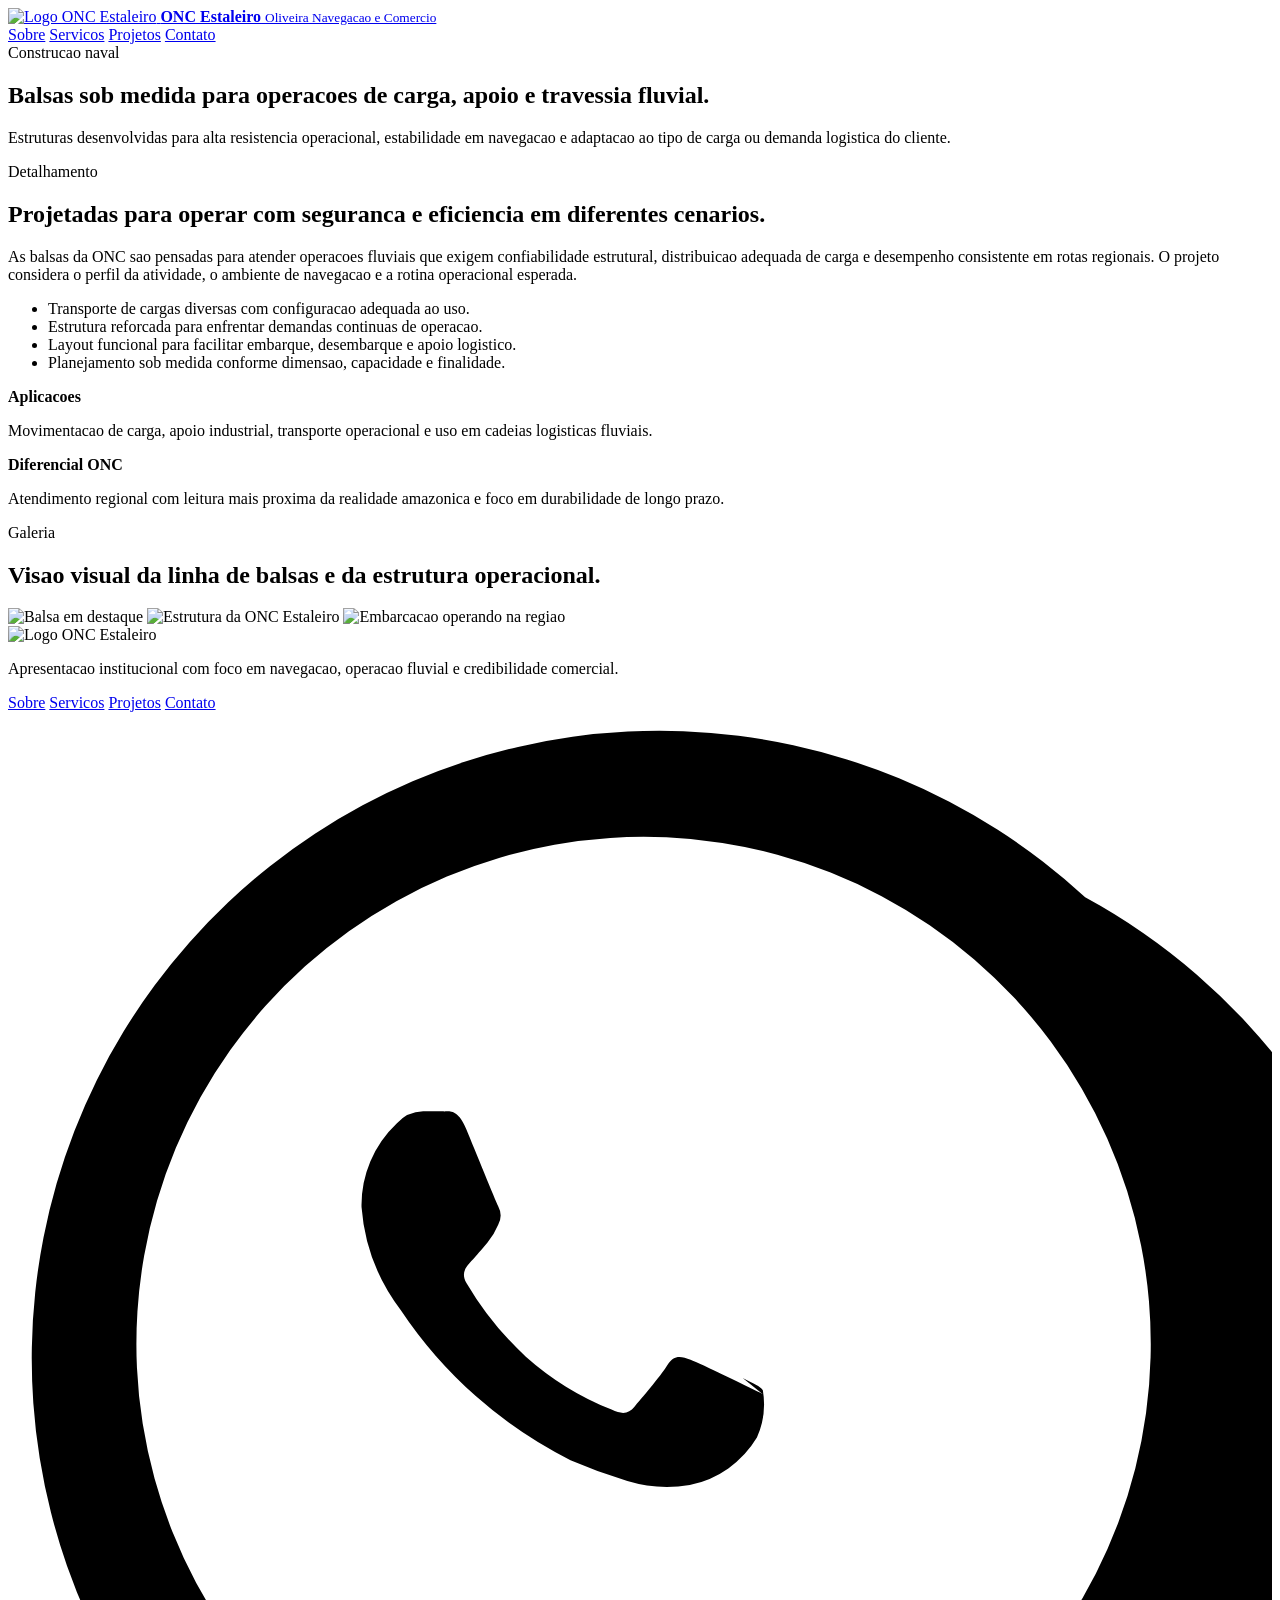
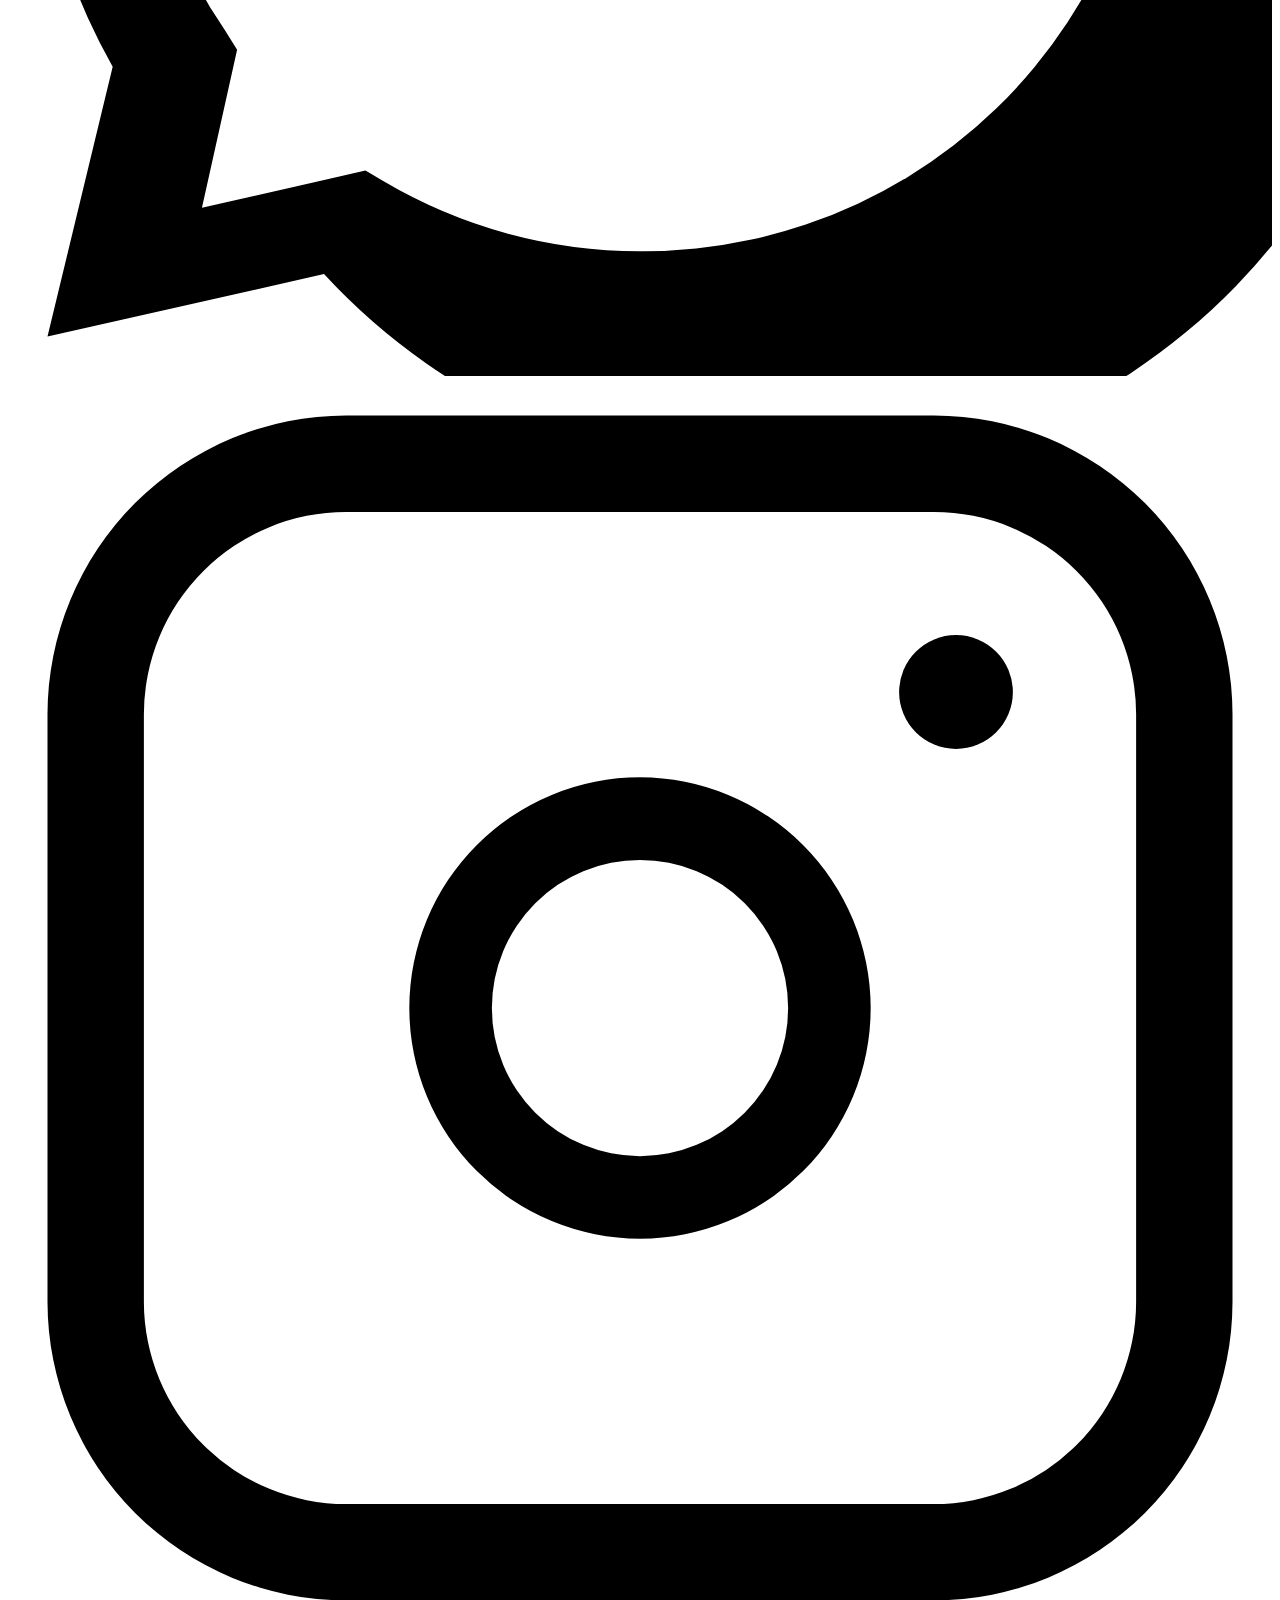
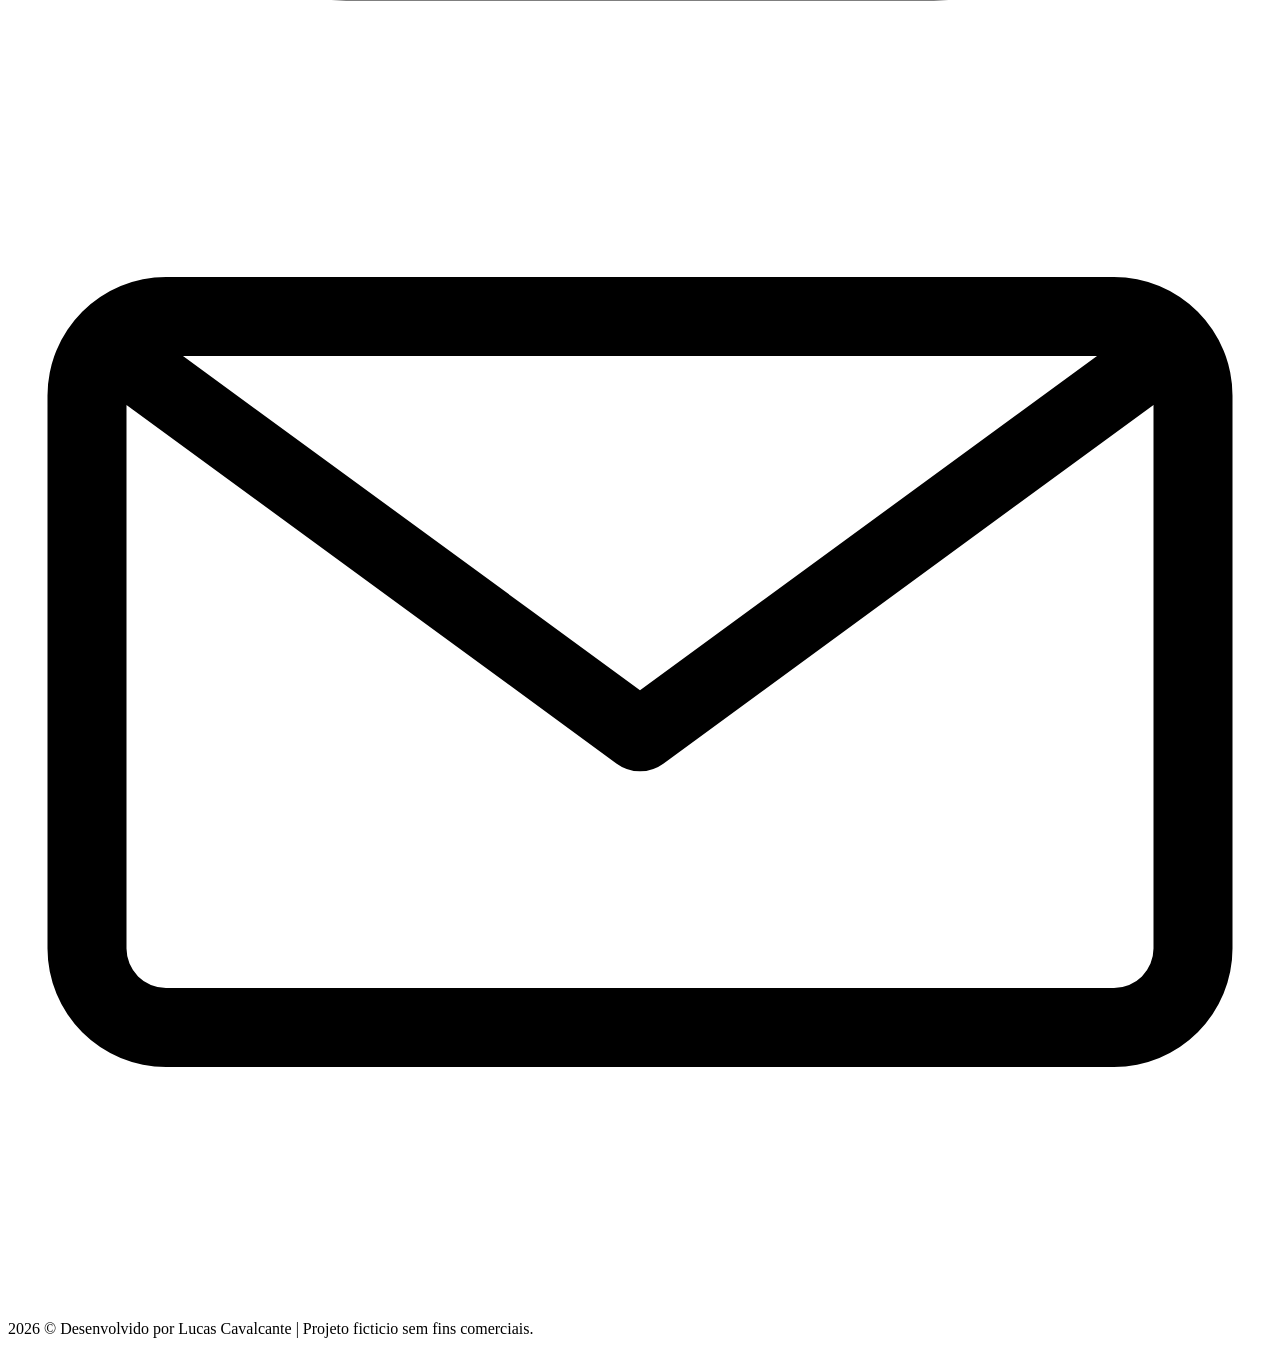
==== balsas.html @ 750c07e2 "Add files via upload" ====
<html lang='pt-BR'>
<head>
<meta charset='UTF-8'>
<meta name='viewport' content='width=device-width, initial-scale=1.0'>
<title>Balsas Sob Medida | ONC Estaleiro</title>
<link rel='stylesheet' href='./css/style.css'>
</head>
<body>
<header class='header'>
<div class='container nav'>
<a href='./index.html#inicio' class='logo' aria-label='Voltar para a pagina inicial da ONC Estaleiro'>
<img src='./img/logo-onc.jpeg' alt='Logo ONC Estaleiro'>
<span class='logo-copy'>
<strong>ONC Estaleiro</strong>
<small>Oliveira Navegacao e Comercio</small>
</span>
</a>
<nav class='menu'>
<a href='./sobre.html'>Sobre</a>
<a href='./index.html#servicos'>Servicos</a>
<a href='./index.html#projetos'>Projetos</a>
<a href='./index.html#contato'>Contato</a>
</nav>
</div>
</header>

<main>
<section class='inner-hero' style="background-image:url('./img/projeto-01.jpg')">
<div class='container inner-hero-content'>
<span class='eyebrow'>Construcao naval</span>
<h1>Balsas sob medida para operacoes de carga, apoio e travessia fluvial.</h1>
<p>Estruturas desenvolvidas para alta resistencia operacional, estabilidade em navegacao e adaptacao ao tipo de carga ou demanda logistica do cliente.</p>
</div>
</section>

<section class='section'>
<div class='container inner-layout'>
<article class='detail-card'>
<span class='eyebrow dark'>Detalhamento</span>
<h2>Projetadas para operar com seguranca e eficiencia em diferentes cenarios.</h2>
<p>As balsas da ONC sao pensadas para atender operacoes fluviais que exigem confiabilidade estrutural, distribuicao adequada de carga e desempenho consistente em rotas regionais. O projeto considera o perfil da atividade, o ambiente de navegacao e a rotina operacional esperada.</p>
<ul class='detail-list'>
<li>Transporte de cargas diversas com configuracao adequada ao uso.</li>
<li>Estrutura reforcada para enfrentar demandas continuas de operacao.</li>
<li>Layout funcional para facilitar embarque, desembarque e apoio logistico.</li>
<li>Planejamento sob medida conforme dimensao, capacidade e finalidade.</li>
</ul>
</article>
<div class='side-stack'>
<aside class='side-card'>
<strong>Aplicacoes</strong>
<p>Movimentacao de carga, apoio industrial, transporte operacional e uso em cadeias logisticas fluviais.</p>
</aside>
<aside class='side-card'>
<strong>Diferencial ONC</strong>
<p>Atendimento regional com leitura mais proxima da realidade amazonica e foco em durabilidade de longo prazo.</p>
</aside>
</div>
</div>
</section>

<section class='section services-section'>
<div class='container'>
<div class='section-head'>
<span class='eyebrow dark'>Galeria</span>
<h2>Visao visual da linha de balsas e da estrutura operacional.</h2>
</div>
<div class='gallery-strip'>
<img src='./img/projeto-01.jpg' alt='Balsa em destaque'>
<img src='./img/fachada.jpg' alt='Estrutura da ONC Estaleiro'>
<img src='./img/hero-embarcacao.jpeg' alt='Embarcacao operando na regiao'>
</div>
</div>
</section>
</main>

<footer class='site-footer'>
<div class='container footer-layout'>
<div class='footer-brand'>
<img src='./img/logo-onc.jpeg' alt='Logo ONC Estaleiro'>
<p>Apresentacao institucional com foco em navegacao, operacao fluvial e credibilidade comercial.</p>
</div>
<div class='footer-links'>
<a href='./sobre.html'>Sobre</a>
<a href='./index.html#servicos'>Servicos</a>
<a href='./index.html#projetos'>Projetos</a>
<a href='./index.html#contato'>Contato</a>
</div>
<div class='footer-social'>
<a href='https://wa.me/5511965644859' class='social-link' target='_blank' rel='noopener noreferrer' aria-label='Falar no WhatsApp'>
<svg viewBox='0 0 32 32' aria-hidden='true'>
<path d='M19.11 17.27c-.27-.14-1.59-.78-1.83-.87s-.42-.14-.59.14-.68.87-.83 1.05-.31.2-.58.07a7.33 7.33 0 0 1-2.17-1.34 8.12 8.12 0 0 1-1.5-1.86c-.16-.27 0-.42.12-.56.12-.12.27-.31.41-.47a1.8 1.8 0 0 0 .27-.45.5.5 0 0 0 0-.47c-.07-.14-.59-1.42-.81-1.95s-.43-.44-.59-.45h-.5a.93.93 0 0 0-.67.31 2.84 2.84 0 0 0-.89 2.11 4.94 4.94 0 0 0 1 2.62 11.2 11.2 0 0 0 4.29 3.79 14.59 14.59 0 0 0 1.44.53 3.46 3.46 0 0 0 1.58.1 2.58 2.58 0 0 0 1.7-1.2 2.09 2.09 0 0 0 .15-1.2c-.06-.1-.24-.17-.51-.31Z'/>
<path d='M27.27 4.69A15.89 15.89 0 0 0 2.65 24.17L1 31l7-1.58A15.89 15.89 0 1 0 27.27 4.69ZM16 28.84a12.75 12.75 0 0 1-6.49-1.77l-.46-.27-4.14.94.89-4-.3-.48A12.84 12.84 0 1 1 16 28.84Z'/>
</svg>
</a>
<a href='https://www.instagram.com/oncestaleiro/' class='social-link' target='_blank' rel='noopener noreferrer' aria-label='Abrir Instagram'>
<svg viewBox='0 0 32 32' aria-hidden='true'>
<path d='M16 10.16A5.84 5.84 0 1 0 21.84 16 5.85 5.85 0 0 0 16 10.16Zm0 9.59A3.75 3.75 0 1 1 19.75 16 3.75 3.75 0 0 1 16 19.75Z'/>
<path d='M23.44 1H8.56A7.57 7.57 0 0 0 1 8.56v14.88A7.57 7.57 0 0 0 8.56 31h14.88A7.57 7.57 0 0 0 31 23.44V8.56A7.57 7.57 0 0 0 23.44 1Zm5.12 22.44a5.13 5.13 0 0 1-5.12 5.12H8.56a5.13 5.13 0 0 1-5.12-5.12V8.56a5.13 5.13 0 0 1 5.12-5.12h14.88a5.13 5.13 0 0 1 5.12 5.12Z'/>
<circle cx='24' cy='8' r='1.44'/>
</svg>
</a>
<a href='mailto:contato@onc.com.br' class='social-link' aria-label='Enviar e-mail'>
<svg viewBox='0 0 32 32' aria-hidden='true'>
<path d='M28 6H4a3 3 0 0 0-3 3v14a3 3 0 0 0 3 3h24a3 3 0 0 0 3-3V9a3 3 0 0 0-3-3Zm-.43 2L16 16.46 4.43 8ZM4 24a1 1 0 0 1-1-1V9.24l12.41 9.08a1 1 0 0 0 1.18 0L29 9.24V23a1 1 0 0 1-1 1Z'/>
</svg>
</a>
</div>
</div>
<div class='container footer-bottom'>
<p>2026 &copy; Desenvolvido por Lucas Cavalcante | Projeto ficticio sem fins comerciais.</p>
</div>
</footer>
</body>
</html>
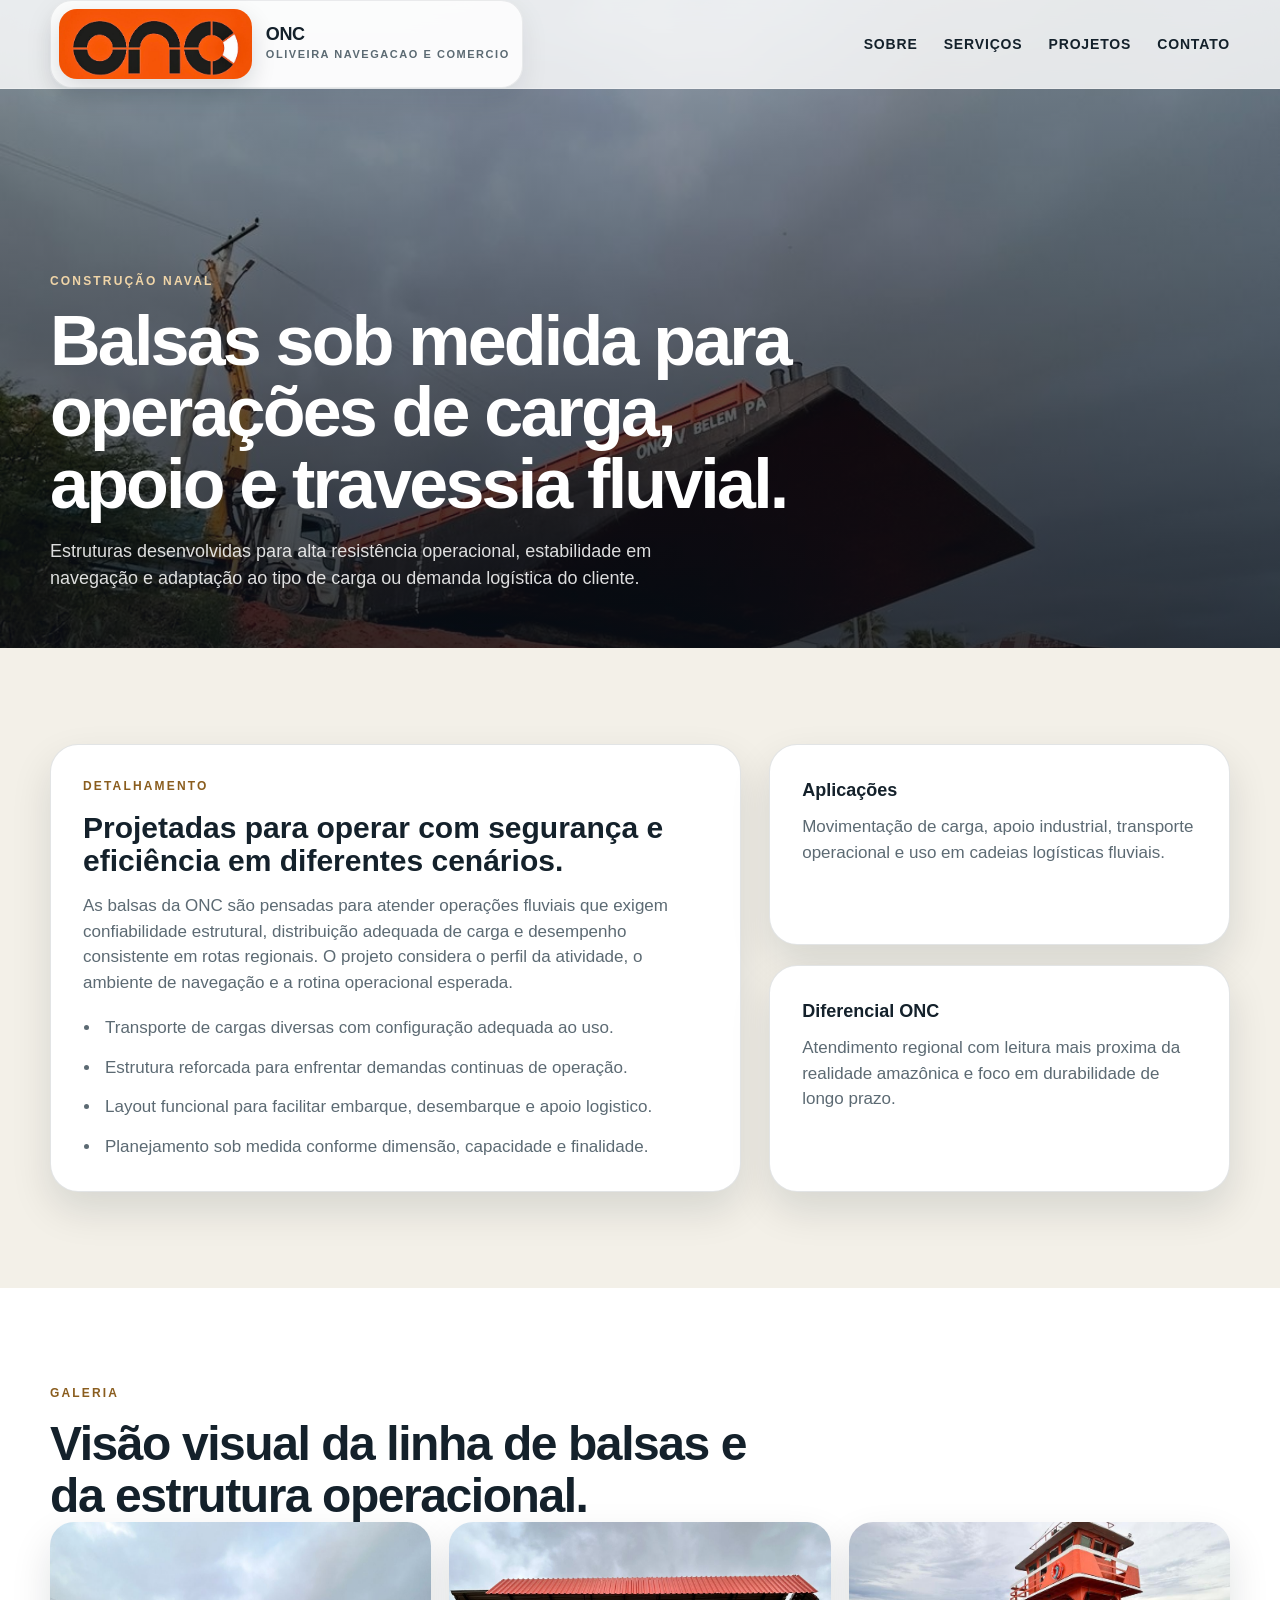
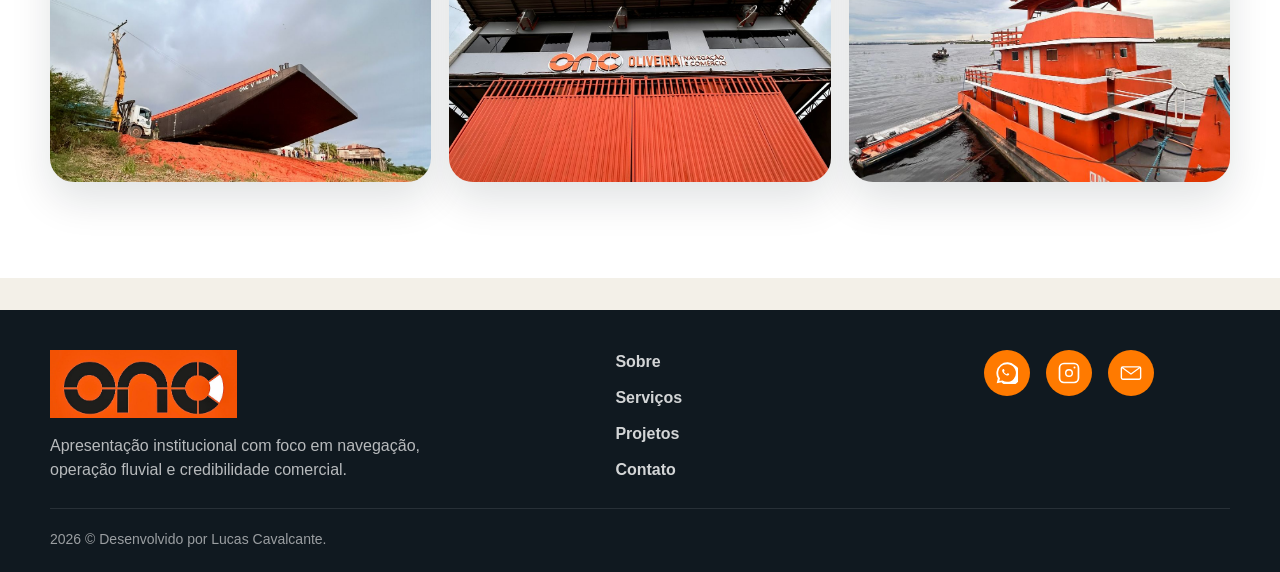
==== commit 2e38e5c6: "Update balsas.html" ====
--- a/balsas.html
+++ b/balsas.html
@@ -11,13 +11,13 @@
 <a href='./index.html#inicio' class='logo' aria-label='Voltar para a pagina inicial da ONC Estaleiro'>
 <img src='./img/logo-onc.jpeg' alt='Logo ONC Estaleiro'>
 <span class='logo-copy'>
-<strong>ONC Estaleiro</strong>
+<strong>ONC </strong>
 <small>Oliveira Navegacao e Comercio</small>
 </span>
 </a>
 <nav class='menu'>
 <a href='./sobre.html'>Sobre</a>
-<a href='./index.html#servicos'>Servicos</a>
+<a href='./index.html#servicos'>Serviços</a>
 <a href='./index.html#projetos'>Projetos</a>
 <a href='./index.html#contato'>Contato</a>
 </nav>
@@ -27,9 +27,9 @@
 <main>
 <section class='inner-hero' style="background-image:url('./img/projeto-01.jpg')">
 <div class='container inner-hero-content'>
-<span class='eyebrow'>Construcao naval</span>
-<h1>Balsas sob medida para operacoes de carga, apoio e travessia fluvial.</h1>
-<p>Estruturas desenvolvidas para alta resistencia operacional, estabilidade em navegacao e adaptacao ao tipo de carga ou demanda logistica do cliente.</p>
+<span class='eyebrow'>Construção naval</span>
+<h1>Balsas sob medida para operações de carga, apoio e travessia fluvial.</h1>
+<p>Estruturas desenvolvidas para alta resistência operacional, estabilidade em navegação e adaptação ao tipo de carga ou demanda logística do cliente.</p>
 </div>
 </section>
 
@@ -37,23 +37,24 @@
 <div class='container inner-layout'>
 <article class='detail-card'>
 <span class='eyebrow dark'>Detalhamento</span>
-<h2>Projetadas para operar com seguranca e eficiencia em diferentes cenarios.</h2>
-<p>As balsas da ONC sao pensadas para atender operacoes fluviais que exigem confiabilidade estrutural, distribuicao adequada de carga e desempenho consistente em rotas regionais. O projeto considera o perfil da atividade, o ambiente de navegacao e a rotina operacional esperada.</p>
+<h2>Projetadas para operar com segurança e eficiência em diferentes cenários.</h2>
+<p>As balsas da ONC são pensadas para atender operações fluviais que exigem confiabilidade estrutural, distribuição adequada de carga e desempenho consistente em rotas regionais. 
+    O projeto considera o perfil da atividade, o ambiente de navegação e a rotina operacional esperada.</p>
 <ul class='detail-list'>
-<li>Transporte de cargas diversas com configuracao adequada ao uso.</li>
-<li>Estrutura reforcada para enfrentar demandas continuas de operacao.</li>
+<li>Transporte de cargas diversas com configuração adequada ao uso.</li>
+<li>Estrutura reforcada para enfrentar demandas continuas de operação.</li>
 <li>Layout funcional para facilitar embarque, desembarque e apoio logistico.</li>
-<li>Planejamento sob medida conforme dimensao, capacidade e finalidade.</li>
+<li>Planejamento sob medida conforme dimensão, capacidade e finalidade.</li>
 </ul>
 </article>
 <div class='side-stack'>
 <aside class='side-card'>
-<strong>Aplicacoes</strong>
-<p>Movimentacao de carga, apoio industrial, transporte operacional e uso em cadeias logisticas fluviais.</p>
+<strong>Aplicações</strong>
+<p>Movimentação de carga, apoio industrial, transporte operacional e uso em cadeias logísticas fluviais.</p>
 </aside>
 <aside class='side-card'>
 <strong>Diferencial ONC</strong>
-<p>Atendimento regional com leitura mais proxima da realidade amazonica e foco em durabilidade de longo prazo.</p>
+<p>Atendimento regional com leitura mais proxima da realidade amazônica e foco em durabilidade de longo prazo.</p>
 </aside>
 </div>
 </div>
@@ -63,7 +64,7 @@
 <div class='container'>
 <div class='section-head'>
 <span class='eyebrow dark'>Galeria</span>
-<h2>Visao visual da linha de balsas e da estrutura operacional.</h2>
+<h2>Visão visual da linha de balsas e da estrutura operacional.</h2>
 </div>
 <div class='gallery-strip'>
 <img src='./img/projeto-01.jpg' alt='Balsa em destaque'>
@@ -78,11 +79,11 @@
 <div class='container footer-layout'>
 <div class='footer-brand'>
 <img src='./img/logo-onc.jpeg' alt='Logo ONC Estaleiro'>
-<p>Apresentacao institucional com foco em navegacao, operacao fluvial e credibilidade comercial.</p>
+<p>Apresentação institucional com foco em navegação, operação fluvial e credibilidade comercial.</p>
 </div>
 <div class='footer-links'>
 <a href='./sobre.html'>Sobre</a>
-<a href='./index.html#servicos'>Servicos</a>
+<a href='./index.html#servicos'>Serviços</a>
 <a href='./index.html#projetos'>Projetos</a>
 <a href='./index.html#contato'>Contato</a>
 </div>
@@ -108,8 +109,9 @@
 </div>
 </div>
 <div class='container footer-bottom'>
-<p>2026 &copy; Desenvolvido por Lucas Cavalcante | Projeto ficticio sem fins comerciais.</p>
+<p>2026 &copy; Desenvolvido por Lucas Cavalcante.</p>
 </div>
 </footer>
 </body>
 </html>
+
--- a/css/style.css
+++ b/css/style.css
@@ -0,0 +1,868 @@
+:root{
+  --bg:#f3f0e8;
+  --surface:#ffffff;
+  --surface-soft:#ece7dc;
+  --ink:#14212b;
+  --muted:#5c6a73;
+  --line:rgba(20,33,43,.12);
+  --brand:#b78033;
+  --brand-dark:#8a5d1e;
+  --accent:#20384c;
+  --shadow:0 18px 40px rgba(10,22,34,.12);
+}
+
+*{margin:0;padding:0;box-sizing:border-box}
+html{scroll-behavior:smooth}
+body{
+  font-family:Arial,sans-serif;
+  background:var(--bg);
+  color:var(--ink);
+  line-height:1.5;
+}
+
+img{max-width:100%;display:block}
+a{text-decoration:none;color:inherit}
+
+.container{
+  width:min(1180px,calc(100% - 40px));
+  margin:0 auto;
+}
+
+.header{
+  position:fixed;
+  inset:0 0 auto 0;
+  z-index:50;
+  background:rgba(255,255,255,.82);
+  backdrop-filter:blur(14px);
+  border-bottom:1px solid rgba(255,255,255,.25);
+}
+
+.nav{
+  display:flex;
+  align-items:center;
+  justify-content:space-between;
+  gap:24px;
+  min-height:88px;
+}
+
+.logo img{
+  height:70px;
+  width:auto;
+  object-fit:contain;
+  border-radius:18px;
+  box-shadow:0 10px 24px rgba(16,25,32,.14);
+}
+
+.logo{
+  display:flex;
+  align-items:center;
+  gap:14px;
+  padding:8px 12px 8px 8px;
+  border-radius:22px;
+  background:rgba(255,255,255,.82);
+  border:1px solid rgba(20,33,43,.08);
+  box-shadow:0 10px 28px rgba(16,25,32,.08);
+}
+
+.logo-copy{
+  display:flex;
+  flex-direction:column;
+  gap:2px;
+}
+
+.logo-copy strong{
+  font-size:18px;
+  line-height:1.05;
+  letter-spacing:-.02em;
+}
+
+.logo-copy small{
+  font-size:11px;
+  font-weight:700;
+  letter-spacing:.14em;
+  text-transform:uppercase;
+  color:var(--muted);
+}
+
+.menu{
+  display:flex;
+  align-items:center;
+  gap:26px;
+}
+
+.menu a{
+  font-size:14px;
+  font-weight:700;
+  letter-spacing:.06em;
+  text-transform:uppercase;
+  color:var(--ink);
+  transition:opacity .2s ease;
+}
+
+.menu a:hover{opacity:.65}
+
+.section{
+  padding:96px 0;
+}
+
+.eyebrow{
+  display:inline-block;
+  margin-bottom:16px;
+  font-size:12px;
+  font-weight:700;
+  letter-spacing:.18em;
+  text-transform:uppercase;
+  color:#f0d5a8;
+}
+
+.eyebrow.dark{color:var(--brand-dark)}
+
+.hero{
+  position:relative;
+  min-height:100vh;
+  display:flex;
+  align-items:center;
+  background:url('../img/fachada.jpg') center/cover no-repeat;
+  color:#fff;
+  overflow:hidden;
+}
+
+.hero-overlay{
+  position:absolute;
+  inset:0;
+  background:
+    linear-gradient(90deg,rgba(10,18,28,.82) 0%,rgba(10,18,28,.58) 45%,rgba(10,18,28,.2) 100%),
+    linear-gradient(180deg,rgba(10,18,28,.2) 0%,rgba(10,18,28,.55) 100%);
+}
+
+.hero-content{
+  position:relative;
+  z-index:1;
+  display:grid;
+  grid-template-columns:minmax(0,1.35fr) minmax(300px,.75fr);
+  gap:36px;
+  align-items:end;
+  padding-top:140px;
+  padding-bottom:72px;
+}
+
+.hero-copy h1{
+  max-width:780px;
+  font-size:clamp(42px,6vw,74px);
+  line-height:1.02;
+  letter-spacing:-.04em;
+}
+
+.hero-copy p{
+  max-width:610px;
+  margin-top:20px;
+  font-size:19px;
+  color:rgba(255,255,255,.86);
+}
+
+.hero-actions{
+  display:flex;
+  flex-wrap:wrap;
+  gap:14px;
+  margin-top:34px;
+}
+
+.btn{
+  display:inline-flex;
+  align-items:center;
+  justify-content:center;
+  min-height:52px;
+  padding:0 24px;
+  border-radius:999px;
+  font-size:14px;
+  font-weight:700;
+  letter-spacing:.05em;
+  text-transform:uppercase;
+  transition:transform .2s ease,background .2s ease,color .2s ease,border-color .2s ease;
+}
+
+.btn:hover{transform:translateY(-2px)}
+
+.btn-primary{
+  background:#ff7a00;
+  color:#fff;
+}
+
+.btn-primary:hover{background:#d96300}
+
+.btn-secondary{
+  border:1px solid rgba(255,255,255,.45);
+  color:#fff;
+  background:rgba(255,255,255,.08);
+}
+
+.btn-secondary:hover{
+  background:#fff;
+  color:var(--ink);
+  border-color:#fff;
+}
+
+.btn-dark{
+  margin-top:24px;
+  background:#ff7a00;
+  color:#fff;
+}
+
+.btn-dark:hover{
+  background:#d96300;
+}
+
+.hero-panel{
+  padding:28px;
+  border:1px solid rgba(255,255,255,.18);
+  border-radius:28px;
+  background:rgba(255,255,255,.08);
+  backdrop-filter:blur(12px);
+  box-shadow:var(--shadow);
+}
+
+.hero-panel strong{
+  display:block;
+  font-size:24px;
+  margin-bottom:12px;
+}
+
+.hero-panel p{
+  color:rgba(255,255,255,.84);
+}
+
+.hero-stats{
+  display:grid;
+  gap:16px;
+  margin-top:24px;
+}
+
+.hero-stats div{
+  padding-top:16px;
+  border-top:1px solid rgba(255,255,255,.16);
+}
+
+.hero-stats span{
+  display:block;
+  font-size:12px;
+  letter-spacing:.16em;
+  text-transform:uppercase;
+  color:rgba(255,255,255,.58);
+}
+
+.hero-stats strong{
+  margin-top:8px;
+  font-size:18px;
+}
+
+.intro-strip{
+  background:var(--surface);
+}
+
+.intro-grid{
+  display:grid;
+  grid-template-columns:1.1fr .9fr;
+  gap:42px;
+  align-items:start;
+}
+
+.intro-grid h2,
+.section-head h2,
+.about-copy h2,
+.contact-copy h2{
+  font-size:clamp(30px,4vw,48px);
+  line-height:1.08;
+  letter-spacing:-.03em;
+}
+
+.intro-grid p,
+.section-head p,
+.about-copy p,
+.feature-item p,
+.contact-copy p,
+.contact-card p{
+  color:var(--muted);
+  font-size:17px;
+}
+
+.about-section{
+  background:linear-gradient(180deg,var(--bg) 0%,#efe8db 100%);
+}
+
+.about-grid{
+  display:grid;
+  grid-template-columns:minmax(0,1fr) minmax(0,1fr);
+  gap:40px;
+  align-items:center;
+}
+
+.about-image{
+  border-radius:32px;
+  overflow:hidden;
+  box-shadow:var(--shadow);
+}
+
+.about-image img{
+  width:100%;
+  height:100%;
+  min-height:560px;
+  object-fit:cover;
+}
+
+.about-copy>.eyebrow{margin-bottom:14px}
+.about-copy>p{margin-top:22px}
+
+.feature-list{
+  display:grid;
+  gap:18px;
+  margin-top:34px;
+}
+
+.feature-item{
+  padding:20px 22px;
+  border-radius:22px;
+  background:rgba(255,255,255,.78);
+  border:1px solid rgba(20,33,43,.08);
+}
+
+.feature-item strong{
+  display:block;
+  margin-bottom:8px;
+  font-size:18px;
+}
+
+.services-section{
+  background:var(--surface);
+}
+
+.section-head{
+  max-width:760px;
+}
+
+.section-head p{
+  margin-top:16px;
+}
+
+.services-grid{
+  display:grid;
+  grid-template-columns:repeat(3,minmax(0,1fr));
+  gap:26px;
+  margin-top:34px;
+}
+
+.service-card{
+  min-height:420px;
+  padding:28px;
+  border-radius:28px;
+  background-position:center;
+  background-size:cover;
+  display:flex;
+  align-items:flex-end;
+  box-shadow:var(--shadow);
+  overflow:hidden;
+  transition:transform .25s ease,box-shadow .25s ease;
+  position:relative;
+}
+
+.service-card:hover{
+  transform:translateY(-6px);
+  box-shadow:0 26px 46px rgba(10,22,34,.18);
+}
+
+.service-copy{
+  max-width:310px;
+  color:#fff;
+}
+
+.service-kicker{
+  display:inline-block;
+  margin-bottom:10px;
+  font-size:12px;
+  font-weight:700;
+  letter-spacing:.16em;
+  text-transform:uppercase;
+  color:#f7d9aa;
+}
+
+.service-copy h3{
+  font-size:30px;
+  line-height:1.08;
+  margin-bottom:12px;
+}
+
+.service-copy p{
+  color:rgba(255,255,255,.88);
+  font-size:15px;
+}
+
+.service-link{
+  display:inline-flex;
+  align-items:center;
+  margin-top:18px;
+  font-size:12px;
+  font-weight:700;
+  letter-spacing:.12em;
+  text-transform:uppercase;
+  color:#f7d9aa;
+}
+
+.projects-section{
+  background:#16222d;
+  color:#fff;
+}
+
+.projects-section .eyebrow.dark{color:#d7b786}
+.projects-section .section-head h2{max-width:700px}
+
+.projects-grid{
+  display:grid;
+  grid-template-columns:1.2fr 1fr 1fr;
+  grid-template-rows:260px 260px;
+  gap:18px;
+  margin-top:34px;
+}
+
+.project-large,
+.project-small{
+  position:relative;
+  border-radius:26px;
+  overflow:hidden;
+  background:#0b131b;
+}
+
+.project-large{grid-row:1 / span 2}
+
+.project-large img,
+.project-small img{
+  width:100%;
+  height:100%;
+  object-fit:cover;
+}
+
+.project-caption{
+  position:absolute;
+  inset:auto 0 0 0;
+  padding:28px;
+  background:linear-gradient(180deg,rgba(6,10,16,0) 0%,rgba(6,10,16,.88) 100%);
+}
+
+.project-caption span{
+  display:inline-block;
+  margin-bottom:10px;
+  font-size:12px;
+  font-weight:700;
+  letter-spacing:.18em;
+  text-transform:uppercase;
+  color:#d7b786;
+}
+
+.project-caption h3{
+  font-size:28px;
+  line-height:1.1;
+}
+
+.numbers-section{
+  padding-top:0;
+  margin-top:-36px;
+}
+
+.numbers-grid{
+  display:grid;
+  grid-template-columns:repeat(3,minmax(0,1fr));
+  gap:20px;
+}
+
+.number-card{
+  padding:30px;
+  border-radius:26px;
+  background:var(--surface);
+  border:1px solid var(--line);
+  box-shadow:var(--shadow);
+}
+
+.number-card strong{
+  display:block;
+  margin-bottom:10px;
+  font-size:42px;
+  color:var(--accent);
+}
+
+.number-card span{
+  color:var(--muted);
+  font-size:15px;
+}
+
+.contact-section{
+  padding-top:64px;
+}
+
+.contact-grid{
+  display:grid;
+  grid-template-columns:minmax(0,.9fr) minmax(0,1.1fr);
+  gap:30px;
+  align-items:start;
+}
+
+.contact-copy,
+.contact-card{
+  padding:34px;
+  border-radius:30px;
+  background:var(--surface);
+  border:1px solid var(--line);
+  box-shadow:var(--shadow);
+}
+
+.contact-copy p{margin-top:18px}
+
+.contact-list{
+  display:grid;
+  gap:14px;
+  margin-top:28px;
+}
+
+.contact-list a{
+  padding:14px 18px;
+  border-radius:18px;
+  background:var(--surface-soft);
+  display:grid;
+  grid-template-columns:52px 1fr;
+  align-items:center;
+  gap:14px;
+  font-weight:700;
+  transition:transform .2s ease,background .2s ease;
+}
+
+.contact-icon{
+  width:52px;
+  height:52px;
+  border-radius:14px;
+  position:relative;
+  display:block;
+  flex:0 0 auto;
+  background:#ff7a00;
+  color:#fff;
+  box-shadow:0 8px 18px rgba(16,25,32,.12);
+}
+
+.contact-icon svg{
+  width:24px;
+  height:24px;
+  fill:currentColor;
+  display:block;
+  position:absolute;
+  top:50%;
+  left:50%;
+  transform:translate(-50%,-50%);
+}
+
+.contact-list span{
+  display:block;
+}
+
+.contact-list a > span:last-child{
+  display:flex;
+  align-items:center;
+  justify-content:flex-start;
+  min-height:52px;
+}
+
+.contact-list a:hover{
+  transform:translateX(4px);
+  background:#e5ddcf;
+}
+
+.contact-card h3{
+  margin-bottom:12px;
+  font-size:24px;
+}
+
+.map{
+  width:100%;
+  height:320px;
+  margin-top:22px;
+  border:0;
+  border-radius:22px;
+}
+
+.site-footer{
+  margin-top:32px;
+  padding:40px 0 22px;
+  background:#101920;
+  color:#fff;
+}
+
+.footer-layout{
+  display:grid;
+  grid-template-columns:1.1fr .7fr .5fr;
+  gap:24px;
+  align-items:start;
+}
+
+.footer-brand img{
+  height:68px;
+  width:auto;
+  object-fit:contain;
+}
+
+.footer-brand p{
+  max-width:420px;
+  margin-top:16px;
+  color:rgba(255,255,255,.7);
+}
+
+.footer-links{
+  display:grid;
+  gap:12px;
+}
+
+.footer-links a{
+  color:rgba(255,255,255,.82);
+  font-weight:700;
+}
+
+.footer-social{
+  display:flex;
+  gap:16px;
+}
+
+.social-link{
+  display:flex;
+  align-items:center;
+  justify-content:center;
+  width:46px;
+  height:46px;
+  border-radius:999px;
+  background:#ff7a00;
+  color:#fff;
+  transition:transform .2s ease,background .2s ease;
+}
+
+.social-link:hover{
+  transform:translateY(-3px);
+  background:#d96300;
+}
+
+.social-link svg{
+  width:22px;
+  height:22px;
+  fill:currentColor;
+}
+
+.footer-bottom{
+  margin-top:26px;
+  padding-top:20px;
+  border-top:1px solid rgba(255,255,255,.1);
+}
+
+.footer-bottom p{
+  color:rgba(255,255,255,.58);
+  font-size:14px;
+}
+
+.inner-hero{
+  position:relative;
+  min-height:72vh;
+  display:flex;
+  align-items:flex-end;
+  color:#fff;
+  background-position:center;
+  background-size:cover;
+}
+
+.inner-hero::before{
+  content:"";
+  position:absolute;
+  inset:0;
+  background:linear-gradient(180deg,rgba(8,14,22,.34) 0%,rgba(8,14,22,.82) 100%);
+}
+
+.inner-hero-content{
+  position:relative;
+  z-index:1;
+  padding-top:160px;
+  padding-bottom:56px;
+}
+
+.inner-hero-content h1{
+  max-width:760px;
+  font-size:clamp(40px,5.5vw,70px);
+  line-height:1.02;
+  letter-spacing:-.04em;
+}
+
+.inner-hero-content p{
+  max-width:640px;
+  margin-top:18px;
+  font-size:18px;
+  color:rgba(255,255,255,.86);
+}
+
+.inner-layout{
+  display:grid;
+  grid-template-columns:minmax(0,1.2fr) minmax(280px,.8fr);
+  gap:28px;
+}
+
+.detail-card,
+.side-card{
+  padding:32px;
+  border-radius:28px;
+  background:var(--surface);
+  border:1px solid var(--line);
+  box-shadow:var(--shadow);
+}
+
+.detail-card h2,
+.side-card h2{
+  font-size:30px;
+  line-height:1.1;
+  margin-bottom:16px;
+}
+
+.detail-card p,
+.side-card p,
+.detail-list li{
+  color:var(--muted);
+  font-size:17px;
+}
+
+.detail-list{
+  display:grid;
+  gap:14px;
+  margin:20px 0 0 18px;
+}
+
+.detail-list li{
+  padding-left:4px;
+}
+
+.side-stack{
+  display:grid;
+  gap:20px;
+}
+
+.side-card strong{
+  display:block;
+  margin-bottom:10px;
+  font-size:18px;
+}
+
+.gallery-strip{
+  display:grid;
+  grid-template-columns:repeat(3,minmax(0,1fr));
+  gap:18px;
+}
+
+.gallery-strip img{
+  width:100%;
+  height:260px;
+  object-fit:cover;
+  border-radius:24px;
+  box-shadow:var(--shadow);
+}
+
+.timeline-list{
+  margin-top:34px;
+}
+
+@media (max-width:980px){
+  .hero-content,
+  .intro-grid,
+  .about-grid,
+  .contact-grid,
+  .footer-layout,
+  .inner-layout{
+    grid-template-columns:1fr;
+  }
+
+  .services-grid,
+  .numbers-grid,
+  .gallery-strip{
+    grid-template-columns:1fr;
+  }
+
+  .projects-grid{
+    grid-template-columns:1fr 1fr;
+    grid-template-rows:320px 220px 220px;
+  }
+
+  .project-large{
+    grid-column:1 / span 2;
+    grid-row:auto;
+  }
+}
+
+@media (max-width:760px){
+  .header{
+    position:static;
+    background:#fff;
+  }
+
+  .nav{
+    flex-direction:column;
+    justify-content:center;
+    padding:18px 0 22px;
+  }
+
+  .logo img{height:58px}
+  .logo{
+    padding:8px 10px 8px 8px;
+  }
+  .logo-copy strong{font-size:16px}
+  .logo-copy small{font-size:10px}
+
+  .menu{
+    flex-wrap:wrap;
+    justify-content:center;
+    gap:14px 18px;
+  }
+
+  .hero-content{
+    padding-top:54px;
+    padding-bottom:54px;
+  }
+
+  .hero{
+    min-height:auto;
+  }
+
+  .inner-hero{
+    min-height:62vh;
+  }
+
+  .inner-hero-content{
+    padding-top:70px;
+    padding-bottom:42px;
+  }
+
+  .hero-panel,
+  .contact-copy,
+  .contact-card,
+  .detail-card,
+  .side-card,
+  .number-card{
+    padding:24px;
+  }
+
+  .section{
+    padding:72px 0;
+  }
+
+  .about-image img{
+    min-height:360px;
+  }
+
+  .projects-grid{
+    grid-template-columns:1fr;
+    grid-template-rows:auto;
+  }
+
+  .project-large{
+    grid-column:auto;
+  }
+
+  .project-large,
+  .project-small{
+    min-height:260px;
+  }
+}
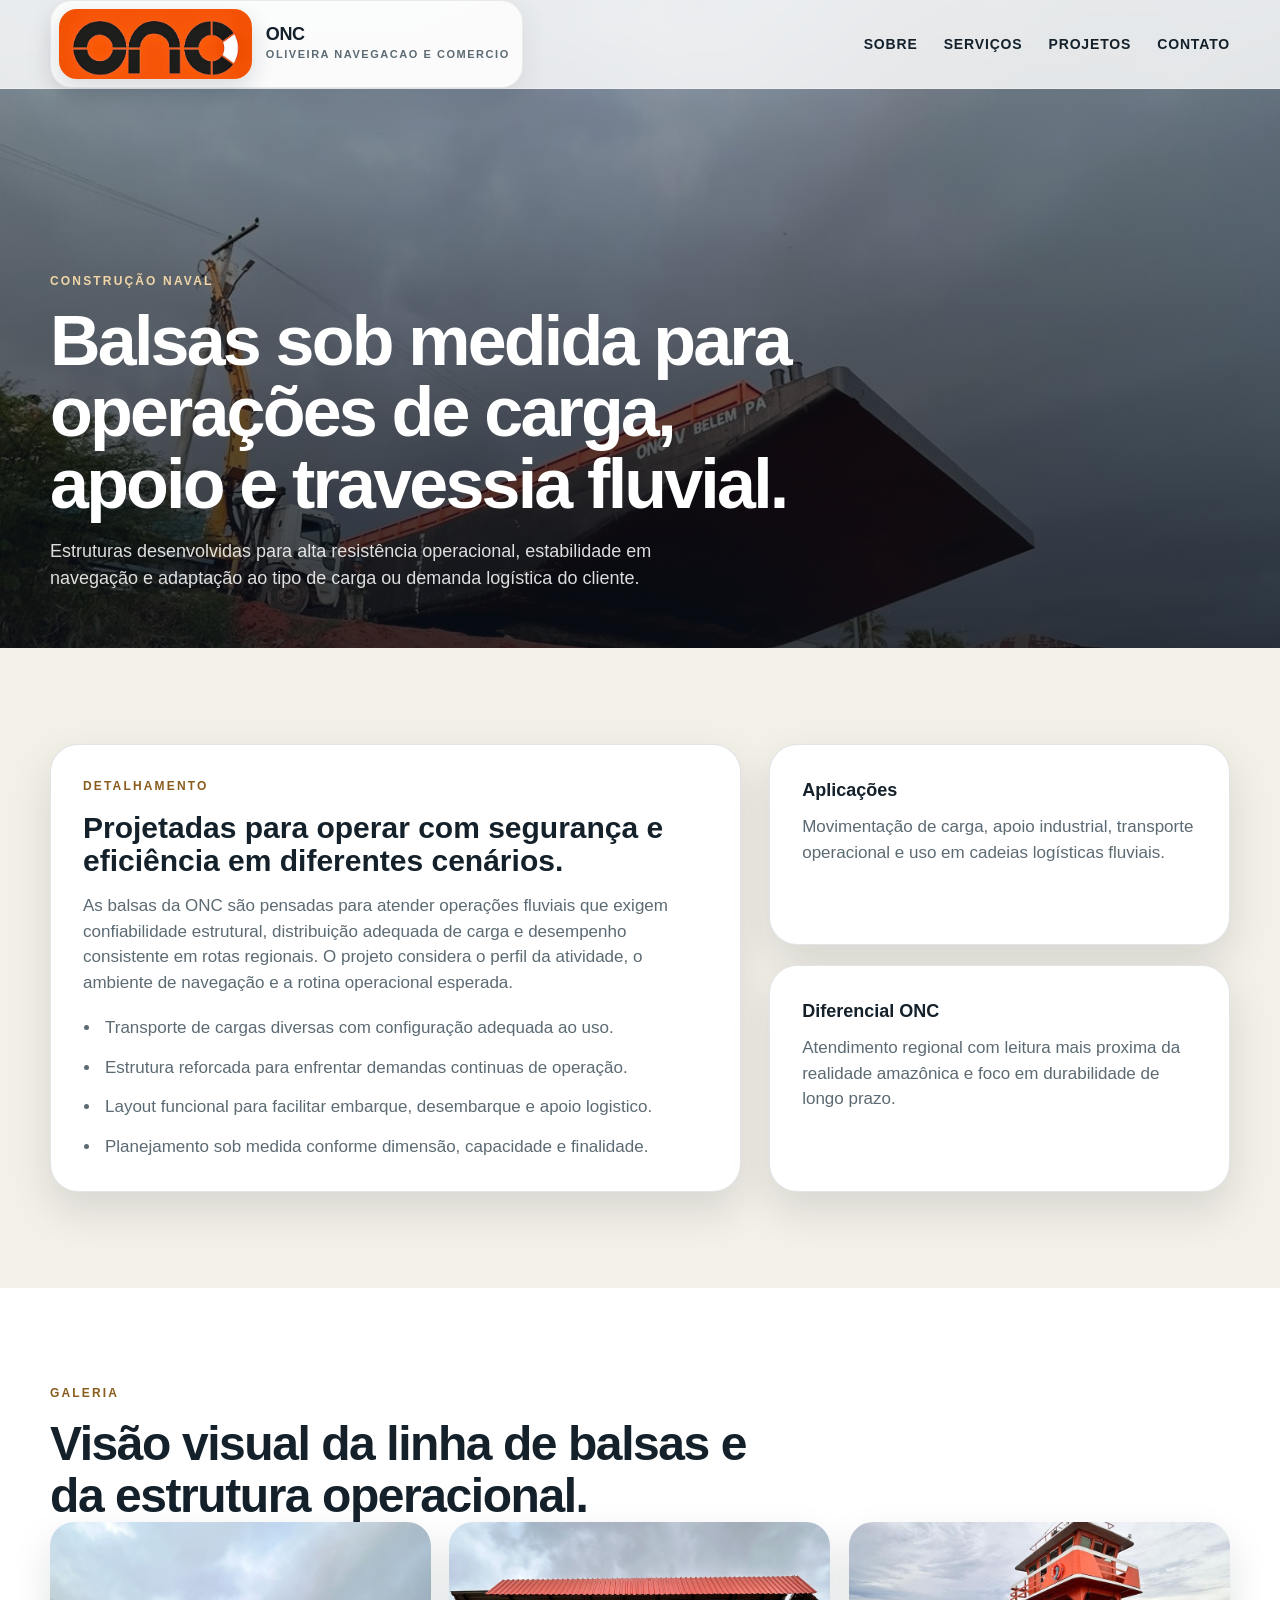
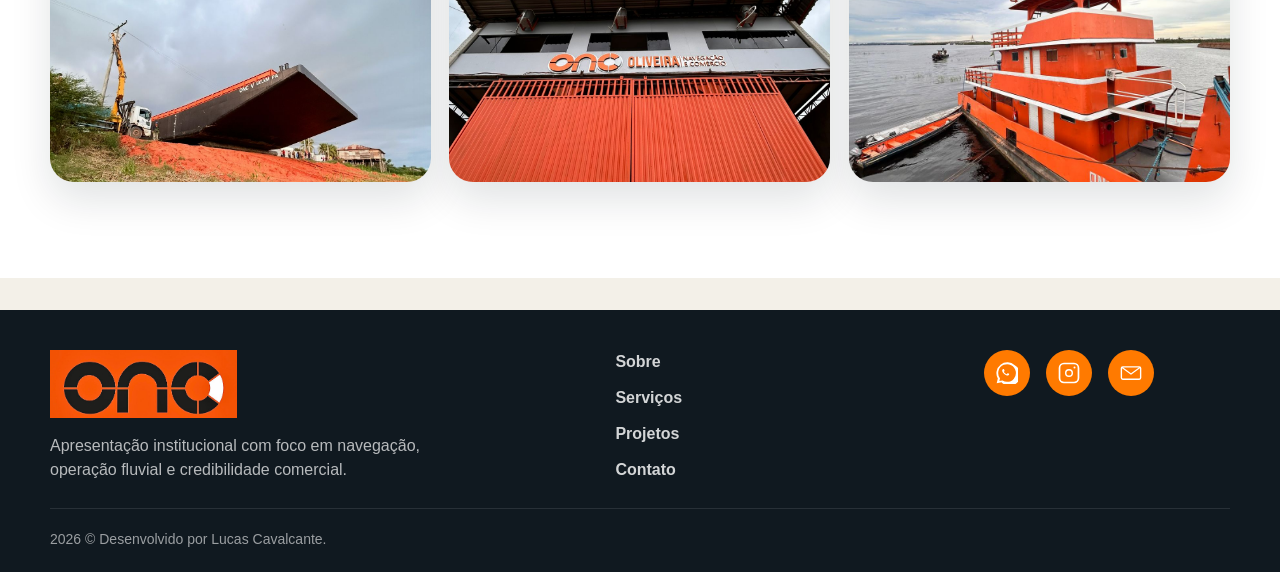
==== commit 5eed584e: "Atualiza animacoes e email" ====
--- a/balsas.html
+++ b/balsas.html
@@ -67,9 +67,9 @@
 <h2>Visão visual da linha de balsas e da estrutura operacional.</h2>
 </div>
 <div class='gallery-strip'>
-<img src='./img/projeto-01.jpg' alt='Balsa em destaque'>
-<img src='./img/fachada.jpg' alt='Estrutura da ONC Estaleiro'>
-<img src='./img/hero-embarcacao.jpeg' alt='Embarcacao operando na regiao'>
+<img class='photo-reveal' src='./img/projeto-01.jpg' alt='Balsa em destaque'>
+<img class='photo-reveal' src='./img/fachada.jpg' alt='Estrutura da ONC Estaleiro'>
+<img class='photo-reveal' src='./img/hero-embarcacao.jpeg' alt='Embarcacao operando na regiao'>
 </div>
 </div>
 </section>
@@ -101,7 +101,7 @@
 <circle cx='24' cy='8' r='1.44'/>
 </svg>
 </a>
-<a href='mailto:contato@onc.com.br' class='social-link' aria-label='Enviar e-mail'>
+<a href='mailto:contato@oncgroup.com.br' class='social-link' aria-label='Enviar e-mail'>
 <svg viewBox='0 0 32 32' aria-hidden='true'>
 <path d='M28 6H4a3 3 0 0 0-3 3v14a3 3 0 0 0 3 3h24a3 3 0 0 0 3-3V9a3 3 0 0 0-3-3Zm-.43 2L16 16.46 4.43 8ZM4 24a1 1 0 0 1-1-1V9.24l12.41 9.08a1 1 0 0 0 1.18 0L29 9.24V23a1 1 0 0 1-1 1Z'/>
 </svg>
@@ -112,6 +112,6 @@
 <p>2026 &copy; Desenvolvido por Lucas Cavalcante.</p>
 </div>
 </footer>
+<script src='./js/script.js'></script>
 </body>
 </html>
-
--- a/css/style.css
+++ b/css/style.css
@@ -302,6 +302,22 @@
   box-shadow:var(--shadow);
 }
 
+.photo-reveal{
+  opacity:0;
+  transform:translateY(34px) scale(.98);
+  transition:opacity .7s ease,transform .7s ease;
+  will-change:opacity,transform;
+}
+
+.photo-reveal.from-left{
+  transform:translateX(-54px) scale(.98);
+}
+
+.photo-reveal.is-visible{
+  opacity:1;
+  transform:translate(0,0) scale(1);
+}
+
 .about-image img{
   width:100%;
   height:100%;
@@ -866,3 +882,11 @@
     min-height:260px;
   }
 }
+
+@media (prefers-reduced-motion:reduce){
+  .photo-reveal{
+    opacity:1;
+    transform:none;
+    transition:none;
+  }
+}
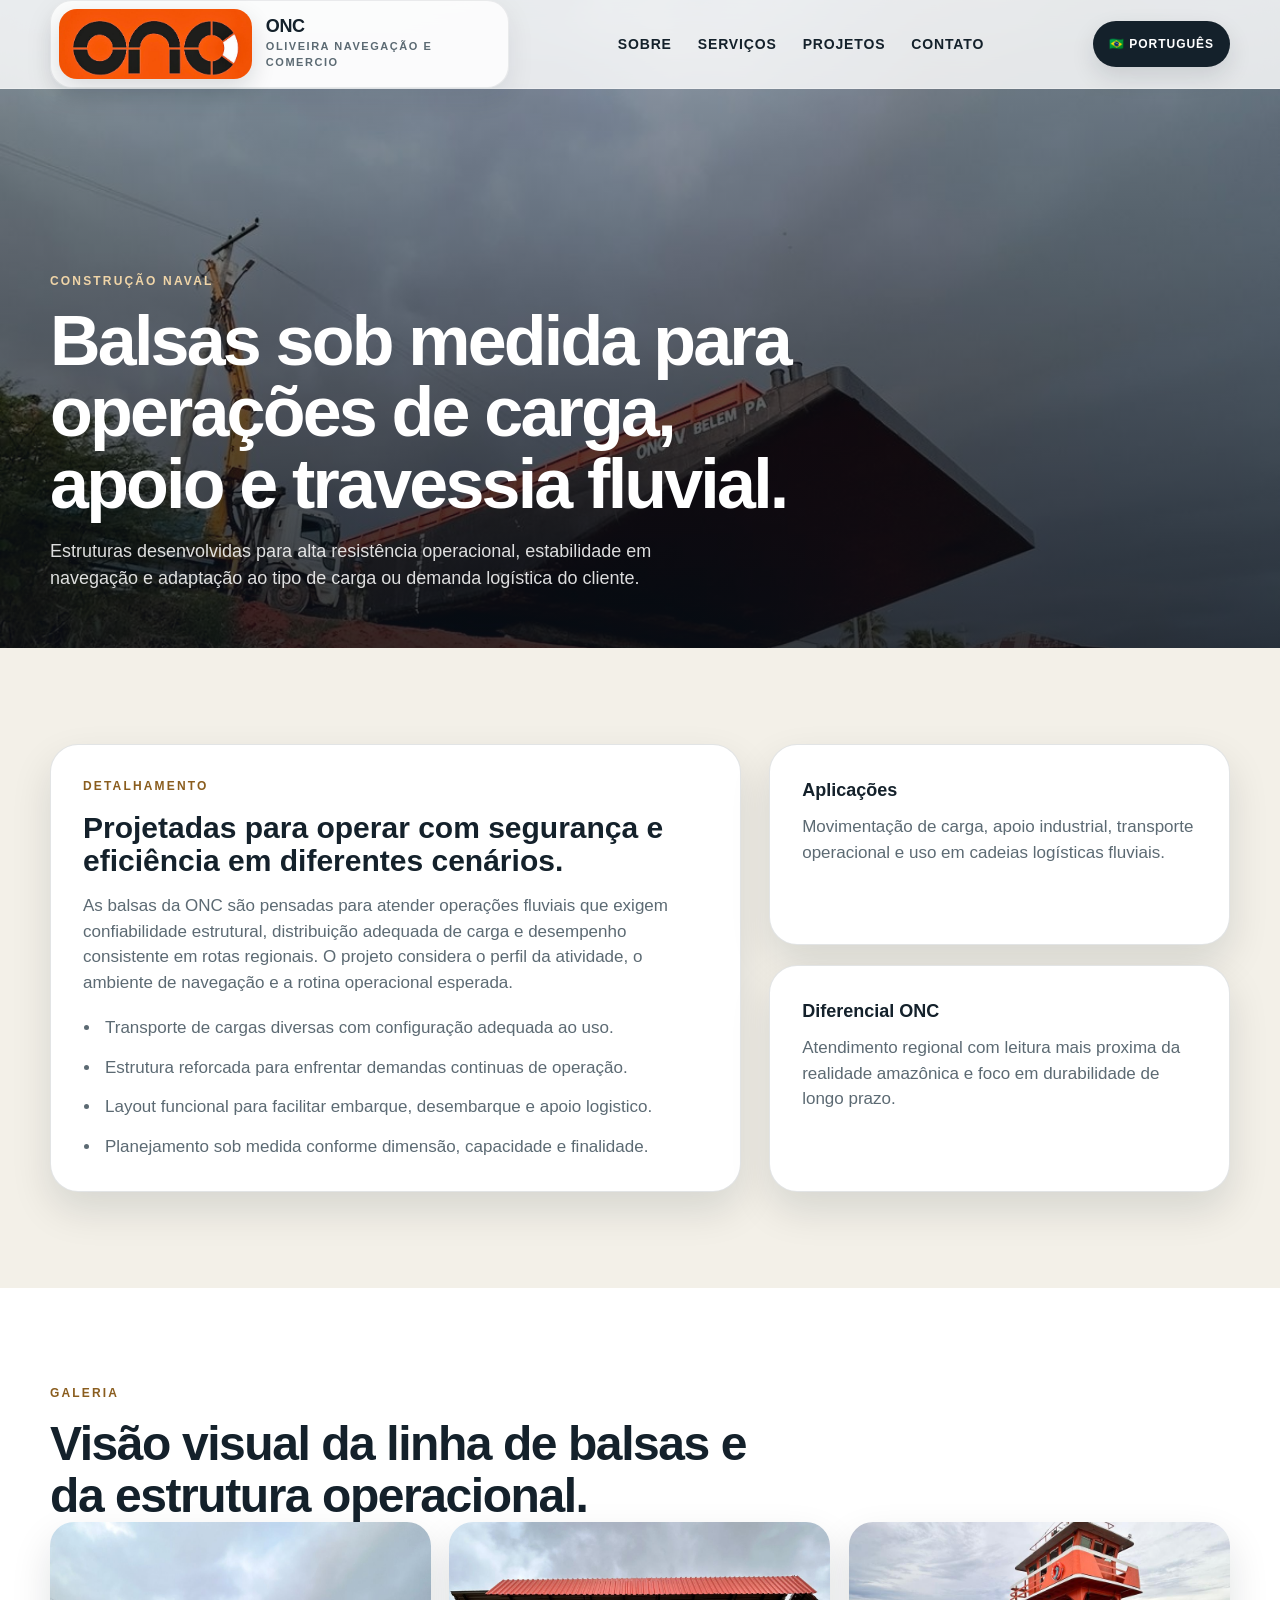
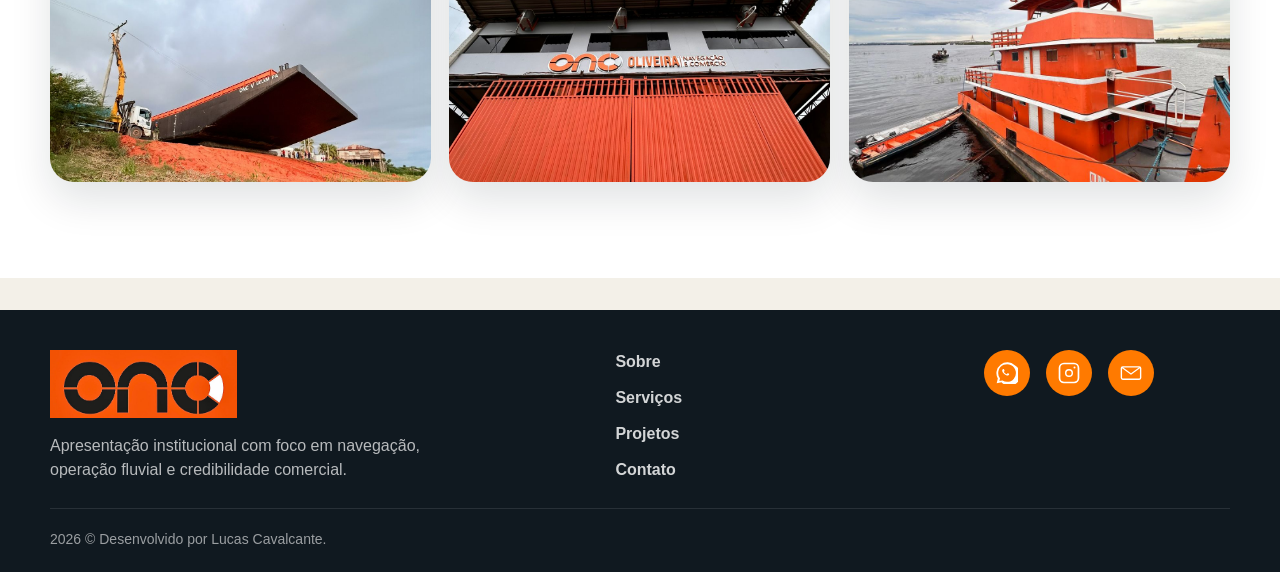
==== commit cc35ea9d: "Add responsive header and language selector" ====
--- a/balsas.html
+++ b/balsas.html
@@ -8,19 +8,31 @@
 <body>
 <header class='header'>
 <div class='container nav'>
-<a href='./index.html#inicio' class='logo' aria-label='Voltar para a pagina inicial da ONC Estaleiro'>
+<a href='./index.html#inicio' class='logo' aria-label='Voltar para a pagina inicial da ONC Estaleiro' data-i18n-aria='logoLabel'>
 <img src='./img/logo-onc.jpeg' alt='Logo ONC Estaleiro'>
 <span class='logo-copy'>
 <strong>ONC </strong>
-<small>Oliveira Navegacao e Comercio</small>
+<small data-i18n='brandSubtitle'>Oliveira Navegacao e Comercio</small>
 </span>
 </a>
 <nav class='menu'>
-<a href='./sobre.html'>Sobre</a>
-<a href='./index.html#servicos'>Serviços</a>
-<a href='./index.html#projetos'>Projetos</a>
-<a href='./index.html#contato'>Contato</a>
+<a href='./sobre.html' data-i18n='navAbout'>Sobre</a>
+<a href='./index.html#servicos' data-i18n='navServices'>Serviços</a>
+<a href='./index.html#projetos' data-i18n='navProjects'>Projetos</a>
+<a href='./index.html#contato' data-i18n='navContact'>Contato</a>
 </nav>
+<div class='header-actions'>
+<div class='language-picker'>
+<button class='language-button' type='button' aria-label='Trocar idioma' aria-expanded='false' aria-controls='language-options' data-language-toggle data-i18n-aria='languageButtonLabel'>
+<span data-language-current>🇧🇷 Português</span>
+</button>
+<div class='language-options' id='language-options'>
+<button type='button' data-language-option='pt-BR'>🇧🇷 Português</button>
+<button type='button' data-language-option='en'>🇺🇸 English</button>
+<button type='button' data-language-option='es'>🇪🇸 Español</button>
+</div>
+</div>
+</div>
 </div>
 </header>
 
--- a/css/style.css
+++ b/css/style.css
@@ -62,12 +62,14 @@
   background:rgba(255,255,255,.82);
   border:1px solid rgba(20,33,43,.08);
   box-shadow:0 10px 28px rgba(16,25,32,.08);
+  min-width:0;
 }
 
 .logo-copy{
   display:flex;
   flex-direction:column;
   gap:2px;
+  min-width:0;
 }
 
 .logo-copy strong{
@@ -82,6 +84,8 @@
   letter-spacing:.14em;
   text-transform:uppercase;
   color:var(--muted);
+  max-width:230px;
+  white-space:normal;
 }
 
 .menu{
@@ -100,6 +104,192 @@
 }
 
 .menu a:hover{opacity:.65}
+
+.header-actions{
+  display:flex;
+  align-items:center;
+  gap:10px;
+}
+
+.quick-menu{
+  position:relative;
+}
+
+.language-picker{
+  position:relative;
+}
+
+.icon-menu-button,
+.language-button,
+.language-options button{
+  border:0;
+  cursor:pointer;
+  font:inherit;
+}
+
+.icon-menu-button{
+  width:54px;
+  height:46px;
+  display:grid;
+  place-content:center;
+  gap:5px;
+  background:#ff7a00;
+  color:#fff;
+  box-shadow:0 10px 24px rgba(16,25,32,.14);
+  transition:transform .2s ease,background .2s ease;
+}
+
+.icon-menu-button:hover{
+  transform:translateY(-2px);
+  background:#d96300;
+}
+
+.icon-menu-button span{
+  width:24px;
+  height:3px;
+  display:block;
+  background:currentColor;
+}
+
+.quick-menu-panel{
+  position:absolute;
+  top:calc(100% + 12px);
+  right:0;
+  min-width:190px;
+  padding:10px;
+  border-radius:16px;
+  background:#fff;
+  border:1px solid rgba(20,33,43,.1);
+  box-shadow:0 18px 34px rgba(10,22,34,.16);
+  display:grid;
+  gap:6px;
+  opacity:0;
+  visibility:hidden;
+  transform:translateY(-8px);
+  transition:opacity .2s ease,transform .2s ease,visibility .2s ease;
+}
+
+.quick-menu.is-open .quick-menu-panel{
+  opacity:1;
+  visibility:visible;
+  transform:translateY(0);
+}
+
+.quick-menu-panel a{
+  padding:12px 14px;
+  border-radius:10px;
+  color:var(--ink);
+  font-size:13px;
+  font-weight:700;
+  letter-spacing:.06em;
+  text-transform:uppercase;
+  transition:background .2s ease,color .2s ease;
+}
+
+.quick-menu-panel a:hover{
+  background:#f0ece3;
+  color:var(--brand-dark);
+}
+
+.language-button{
+  display:inline-flex;
+  align-items:center;
+  justify-content:center;
+  min-height:46px;
+  padding:0 16px;
+  border-radius:999px;
+  background:var(--ink);
+  color:#fff;
+  font-size:12px;
+  font-weight:800;
+  letter-spacing:.08em;
+  text-transform:uppercase;
+  box-shadow:0 10px 24px rgba(16,25,32,.12);
+  transition:transform .2s ease,background .2s ease;
+}
+
+.language-button:hover{
+  transform:translateY(-2px);
+  background:var(--accent);
+}
+
+.language-options{
+  position:absolute;
+  top:calc(100% + 12px);
+  right:0;
+  min-width:176px;
+  padding:10px;
+  border-radius:16px;
+  background:#fff;
+  border:1px solid rgba(20,33,43,.1);
+  box-shadow:0 18px 34px rgba(10,22,34,.16);
+  display:grid;
+  gap:6px;
+  opacity:0;
+  visibility:hidden;
+  transform:translateY(-8px);
+  transition:opacity .2s ease,transform .2s ease,visibility .2s ease;
+}
+
+.language-picker.is-open .language-options{
+  opacity:1;
+  visibility:visible;
+  transform:translateY(0);
+}
+
+.language-options button{
+  width:100%;
+  padding:12px 14px;
+  border-radius:10px;
+  background:transparent;
+  color:var(--ink);
+  font-size:13px;
+  font-weight:700;
+  text-align:left;
+  transition:background .2s ease,color .2s ease;
+}
+
+.language-options button:hover,
+.language-options button.is-active{
+  background:#f0ece3;
+  color:var(--brand-dark);
+}
+
+@media (max-width:1120px){
+  .container{
+    width:min(1100px,calc(100% - 32px));
+  }
+
+  .nav{
+    gap:16px;
+  }
+
+  .logo img{
+    height:62px;
+  }
+
+  .logo-copy strong{
+    font-size:17px;
+  }
+
+  .logo-copy small{
+    max-width:190px;
+    font-size:10px;
+    letter-spacing:.1em;
+  }
+
+  .menu{
+    gap:18px;
+  }
+
+  .menu a{
+    font-size:13px;
+  }
+
+  .language-button{
+    padding:0 14px;
+  }
+}
 
 .section{
   padding:96px 0;
@@ -782,6 +972,34 @@
 }
 
 @media (max-width:980px){
+  .header{
+    background:rgba(255,255,255,.94);
+  }
+
+  .nav{
+    min-height:auto;
+    flex-wrap:wrap;
+    gap:14px 18px;
+    padding:14px 0;
+  }
+
+  .logo{
+    flex:1 1 300px;
+  }
+
+  .header-actions{
+    margin-left:auto;
+  }
+
+  .menu{
+    order:3;
+    width:100%;
+    justify-content:center;
+    flex-wrap:wrap;
+    gap:12px 22px;
+    padding-top:2px;
+  }
+
   .hero-content,
   .intro-grid,
   .about-grid,
@@ -814,23 +1032,77 @@
     background:#fff;
   }
 
+  .container{
+    width:min(100% - 28px,1180px);
+  }
+
   .nav{
     flex-direction:column;
     justify-content:center;
-    padding:18px 0 22px;
+    gap:14px;
+    padding:14px 0 18px;
   }
 
   .logo img{height:58px}
   .logo{
+    width:100%;
+    justify-content:center;
     padding:8px 10px 8px 8px;
   }
   .logo-copy strong{font-size:16px}
-  .logo-copy small{font-size:10px}
+  .logo-copy small{
+    max-width:none;
+    font-size:10px;
+    line-height:1.25;
+  }
+
+  .logo-copy{
+    display:flex;
+    text-align:center;
+    align-items:center;
+  }
 
   .menu{
+    display:none;
+  }
+
+  .header-actions{
+    width:100%;
+    justify-content:center;
     flex-wrap:wrap;
-    justify-content:center;
-    gap:14px 18px;
+    margin-left:0;
+  }
+
+  .icon-menu-button{
+    width:52px;
+    height:44px;
+  }
+
+  .language-button{
+    min-height:44px;
+    min-width:156px;
+    padding:0 14px;
+  }
+
+  .quick-menu-panel{
+    left:50%;
+    right:auto;
+    transform:translate(-50%,-8px);
+  }
+
+  .quick-menu.is-open .quick-menu-panel{
+    transform:translate(-50%,0);
+  }
+
+  .language-options{
+    left:50%;
+    right:auto;
+    min-width:190px;
+    transform:translate(-50%,-8px);
+  }
+
+  .language-picker.is-open .language-options{
+    transform:translate(-50%,0);
   }
 
   .hero-content{
@@ -883,6 +1155,36 @@
   }
 }
 
+@media (max-width:420px){
+  .logo{
+    align-items:center;
+  }
+
+  .logo img{
+    height:52px;
+    border-radius:14px;
+  }
+
+  .logo-copy small{
+    font-size:9px;
+    letter-spacing:.08em;
+  }
+
+  .menu{
+    gap:8px;
+  }
+
+  .menu a{
+    font-size:11px;
+    min-height:38px;
+  }
+
+  .quick-menu-panel,
+  .language-options{
+    width:calc(100vw - 48px);
+  }
+}
+
 @media (prefers-reduced-motion:reduce){
   .photo-reveal{
     opacity:1;
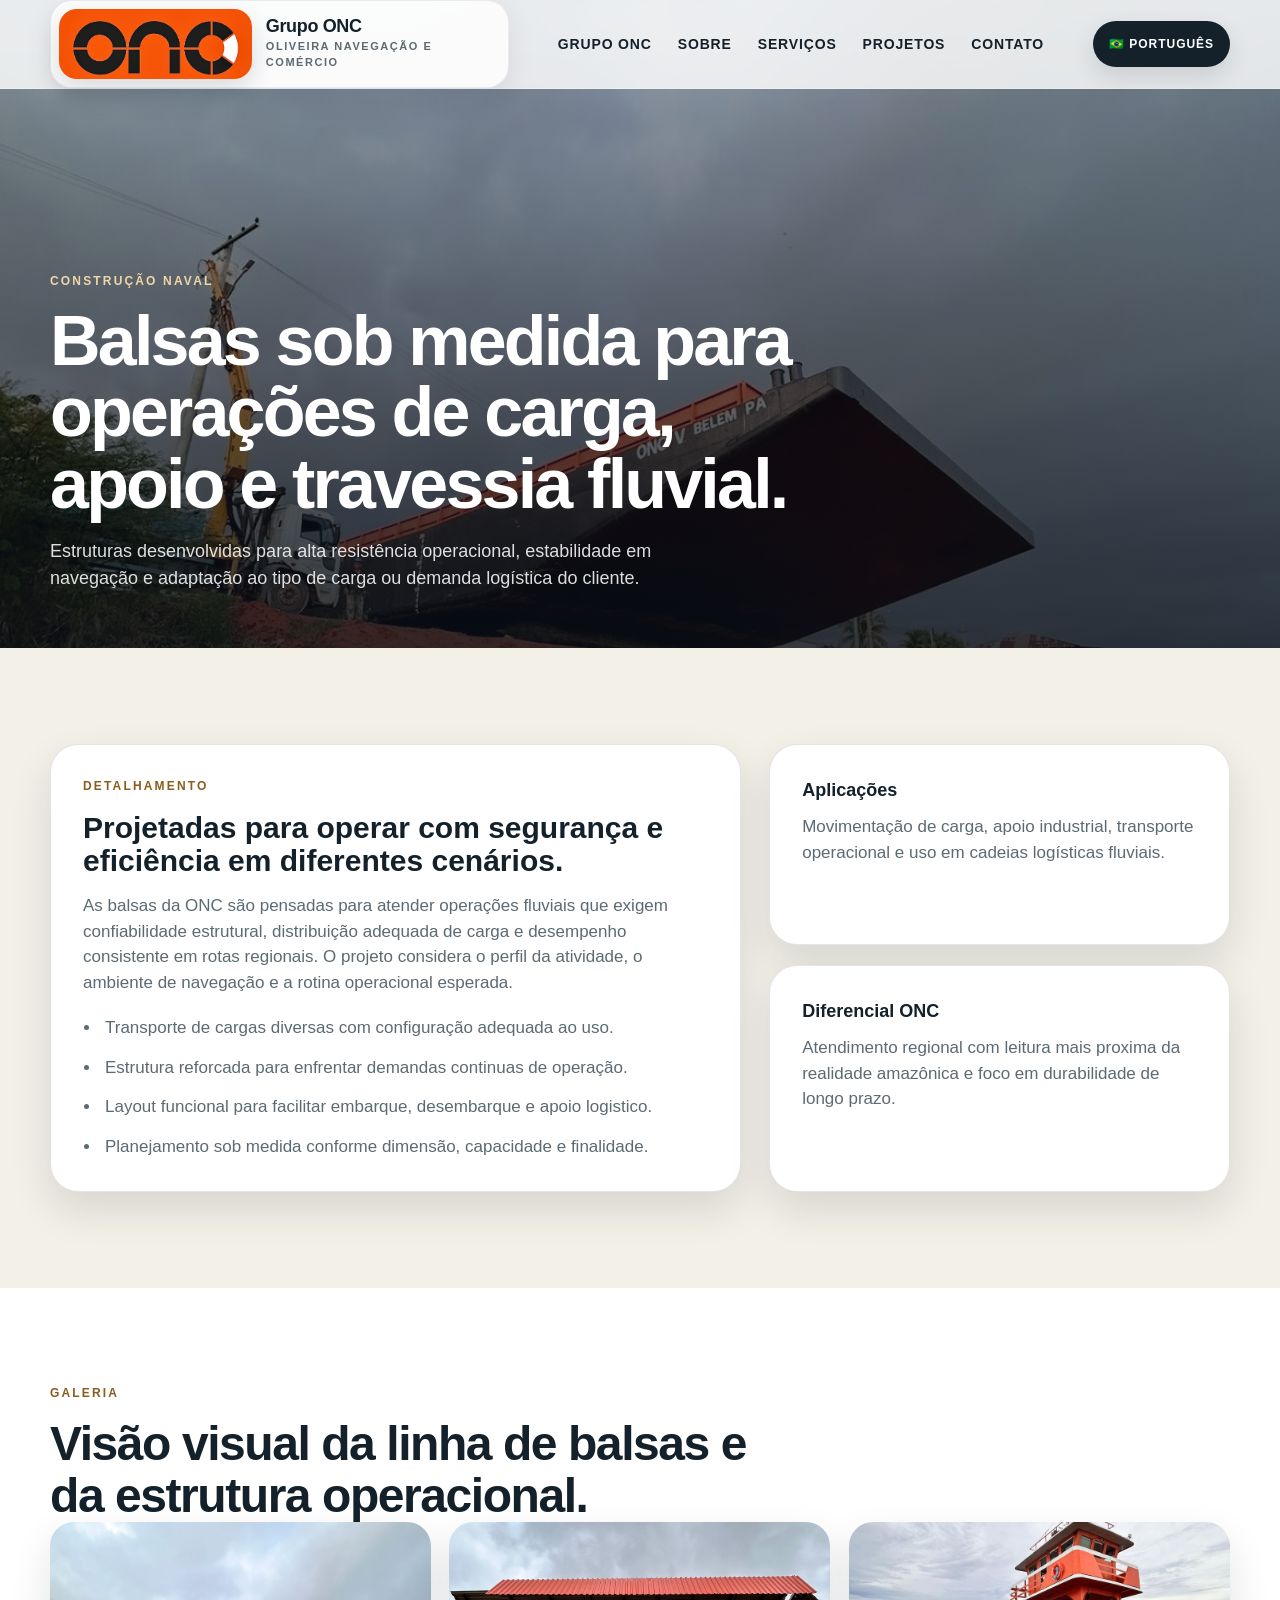
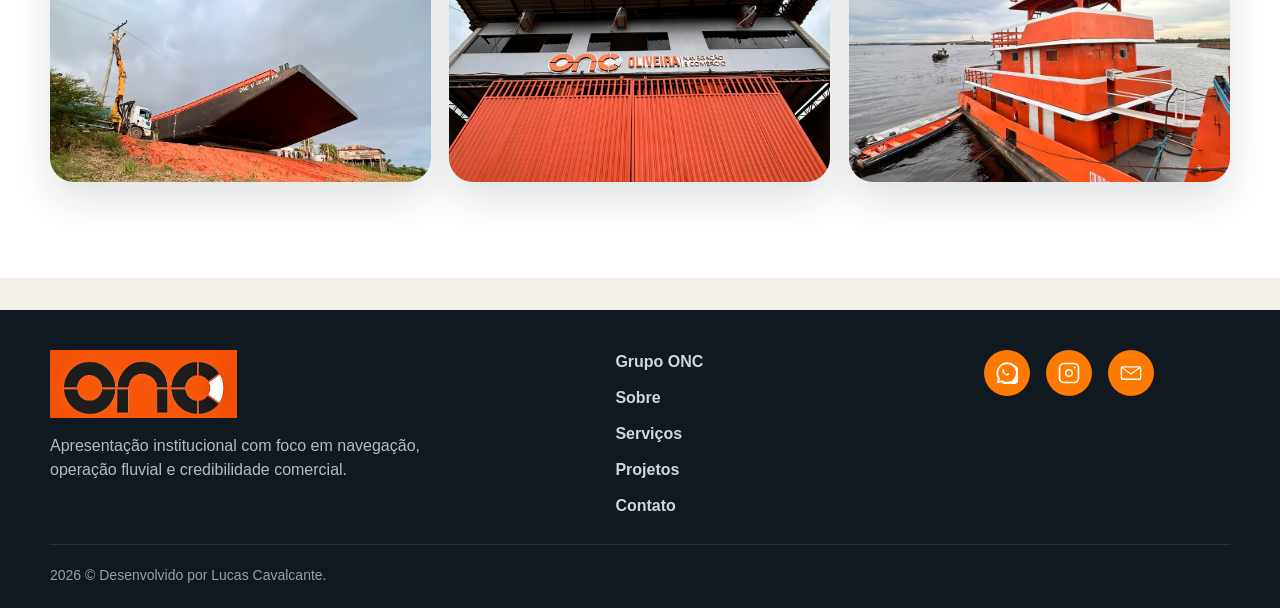
==== commit d084bd61: "Reestrutura site como Grupo ONC" ====
--- a/balsas.html
+++ b/balsas.html
@@ -8,18 +8,19 @@
 <body>
 <header class='header'>
 <div class='container nav'>
-<a href='./index.html#inicio' class='logo' aria-label='Voltar para a pagina inicial da ONC Estaleiro' data-i18n-aria='logoLabel'>
-<img src='./img/logo-onc.jpeg' alt='Logo ONC Estaleiro'>
+<a href='./index.html#inicio' class='logo' aria-label='Pagina inicial do Grupo ONC'>
+<img src='./img/logo-onc.jpeg' alt='Logo ONC'>
 <span class='logo-copy'>
-<strong>ONC </strong>
-<small data-i18n='brandSubtitle'>Oliveira Navegacao e Comercio</small>
+<strong>Grupo ONC</strong>
+<small>Oliveira Navegação e Comércio</small>
 </span>
 </a>
 <nav class='menu'>
+<a href='./index.html'>Grupo ONC</a>
 <a href='./sobre.html' data-i18n='navAbout'>Sobre</a>
-<a href='./index.html#servicos' data-i18n='navServices'>Serviços</a>
-<a href='./index.html#projetos' data-i18n='navProjects'>Projetos</a>
-<a href='./index.html#contato' data-i18n='navContact'>Contato</a>
+<a href='./estaleiro.html#servicos' data-i18n='navServices'>Serviços</a>
+<a href='./estaleiro.html#projetos' data-i18n='navProjects'>Projetos</a>
+<a href='./estaleiro.html#contato' data-i18n='navContact'>Contato</a>
 </nav>
 <div class='header-actions'>
 <div class='language-picker'>
@@ -94,10 +95,11 @@
 <p>Apresentação institucional com foco em navegação, operação fluvial e credibilidade comercial.</p>
 </div>
 <div class='footer-links'>
+<a href='./index.html'>Grupo ONC</a>
 <a href='./sobre.html'>Sobre</a>
-<a href='./index.html#servicos'>Serviços</a>
-<a href='./index.html#projetos'>Projetos</a>
-<a href='./index.html#contato'>Contato</a>
+<a href='./estaleiro.html#servicos'>Serviços</a>
+<a href='./estaleiro.html#projetos'>Projetos</a>
+<a href='./estaleiro.html#contato'>Contato</a>
 </div>
 <div class='footer-social'>
 <a href='https://wa.me/5511965644859' class='social-link' target='_blank' rel='noopener noreferrer' aria-label='Falar no WhatsApp'>
--- a/css/style.css
+++ b/css/style.css
@@ -155,6 +155,7 @@
   position:absolute;
   top:calc(100% + 12px);
   right:0;
+  z-index:120;
   min-width:190px;
   padding:10px;
   border-radius:16px;
@@ -217,6 +218,7 @@
   position:absolute;
   top:calc(100% + 12px);
   right:0;
+  z-index:120;
   min-width:176px;
   padding:10px;
   border-radius:16px;
@@ -402,6 +404,46 @@
   background:#d96300;
 }
 
+.btn-outline-dark{
+  border:1px solid rgba(20,33,43,.22);
+  color:var(--ink);
+  background:transparent;
+}
+
+.btn-outline-dark:hover{
+  background:var(--ink);
+  color:#fff;
+  border-color:var(--ink);
+}
+
+.btn-back-home{
+  position:relative;
+  min-width:190px;
+  padding-left:44px;
+  border-color:rgba(183,128,51,.42);
+  background:#fff;
+  color:var(--accent);
+  box-shadow:0 10px 22px rgba(10,22,34,.08);
+}
+
+.btn-back-home::before{
+  content:"";
+  position:absolute;
+  left:22px;
+  width:9px;
+  height:9px;
+  border-left:2px solid currentColor;
+  border-bottom:2px solid currentColor;
+  transform:rotate(45deg);
+}
+
+.btn-back-home:hover{
+  background:var(--accent);
+  color:#fff;
+  border-color:var(--accent);
+  box-shadow:0 16px 30px rgba(10,22,34,.14);
+}
+
 .hero-panel{
   padding:28px;
   border:1px solid rgba(255,255,255,.18);
@@ -443,6 +485,339 @@
 .hero-stats strong{
   margin-top:8px;
   font-size:18px;
+}
+
+.group-hero{
+  position:relative;
+  min-height:100vh;
+  display:flex;
+  align-items:center;
+  color:#fff;
+  overflow:hidden;
+}
+
+.group-hero-media,
+.group-hero-media img,
+.group-hero-overlay{
+  position:absolute;
+  inset:0;
+}
+
+.group-hero-media img{
+  width:100%;
+  height:100%;
+  object-fit:cover;
+}
+
+.group-hero-overlay{
+  background:
+    linear-gradient(90deg,rgba(10,18,28,.88) 0%,rgba(10,18,28,.66) 50%,rgba(10,18,28,.3) 100%),
+    linear-gradient(180deg,rgba(10,18,28,.12) 0%,rgba(10,18,28,.64) 100%);
+}
+
+.group-hero-content{
+  position:relative;
+  z-index:1;
+  display:grid;
+  grid-template-columns:minmax(0,1.25fr) minmax(300px,.72fr);
+  gap:36px;
+  align-items:end;
+  padding-top:150px;
+  padding-bottom:76px;
+}
+
+.group-hero-copy h1{
+  max-width:820px;
+  font-size:clamp(42px,6vw,76px);
+  line-height:1.02;
+  letter-spacing:-.04em;
+}
+
+.group-hero-copy p{
+  max-width:650px;
+  margin-top:20px;
+  font-size:19px;
+  color:rgba(255,255,255,.86);
+}
+
+.group-hero-panel{
+  padding:28px;
+  border:1px solid rgba(255,255,255,.18);
+  border-radius:24px;
+  background:rgba(255,255,255,.09);
+  backdrop-filter:blur(12px);
+  box-shadow:var(--shadow);
+}
+
+.group-hero-panel strong{
+  display:block;
+  margin-bottom:12px;
+  font-size:24px;
+}
+
+.group-hero-panel p{
+  color:rgba(255,255,255,.84);
+}
+
+.fronts-section{
+  background:var(--surface);
+}
+
+.fronts-section .container{
+  width:min(1320px,calc(100% - 40px));
+}
+
+.fronts-section .section-head{
+  max-width:820px;
+  margin:0 auto;
+  text-align:center;
+}
+
+.fronts-grid{
+  display:grid;
+  grid-template-columns:repeat(3,minmax(0,1fr));
+  gap:28px;
+  margin-top:42px;
+  align-items:stretch;
+}
+
+.shipyard-fronts-grid{
+  grid-template-columns:repeat(2,minmax(0,1fr));
+}
+
+.logistics-fronts-grid{
+  grid-template-columns:minmax(320px,640px);
+  justify-content:center;
+}
+
+.front-card{
+  position:relative;
+  min-height:520px;
+  padding:32px;
+  display:flex;
+  flex-direction:column;
+  justify-content:space-between;
+  border-radius:24px;
+  overflow:hidden;
+  box-shadow:var(--shadow);
+  color:#fff;
+  isolation:isolate;
+  transition:transform .35s ease,box-shadow .35s ease;
+}
+
+.front-card:hover{
+  transform:translateY(-10px);
+  box-shadow:0 34px 58px rgba(10,22,34,.26);
+}
+
+.front-card-image,
+.front-card-shade{
+  position:absolute;
+  inset:0;
+}
+
+.front-card-image{
+  width:100%;
+  height:100%;
+  object-fit:cover;
+  z-index:-2;
+  transform:scale(1.01);
+  transition:transform .65s ease,filter .35s ease;
+}
+
+.front-card-shade{
+  z-index:-1;
+  background:
+    linear-gradient(180deg,rgba(7,16,26,.16) 0%,rgba(7,16,26,.38) 42%,rgba(7,16,26,.88) 100%),
+    linear-gradient(90deg,rgba(7,16,26,.18) 0%,rgba(7,16,26,0) 58%);
+  transition:background .35s ease;
+}
+
+.front-card:hover .front-card-image{
+  transform:scale(1.1);
+  filter:saturate(1.08) contrast(1.05);
+}
+
+.front-card:hover .front-card-shade{
+  background:
+    linear-gradient(180deg,rgba(7,16,26,.08) 0%,rgba(7,16,26,.28) 40%,rgba(7,16,26,.9) 100%),
+    linear-gradient(90deg,rgba(183,128,51,.2) 0%,rgba(7,16,26,0) 64%);
+}
+
+.front-card>span{
+  width:48px;
+  height:48px;
+  display:grid;
+  place-items:center;
+  border:1px solid rgba(255,255,255,.36);
+  border-radius:999px;
+  color:#f7d9aa;
+  font-weight:800;
+  background:rgba(7,16,26,.28);
+  backdrop-filter:blur(8px);
+  transition:transform .35s ease,background .35s ease,border-color .35s ease;
+}
+
+.front-card:hover>span{
+  transform:translateY(-4px);
+  background:#ff7a00;
+  border-color:#ff7a00;
+  color:#fff;
+}
+
+.front-card>div{
+  transition:transform .35s ease;
+}
+
+.front-card:hover>div{
+  transform:translateY(-8px);
+}
+
+.front-card small{
+  display:block;
+  margin-bottom:10px;
+  color:#f7d9aa;
+  font-size:12px;
+  font-weight:800;
+  letter-spacing:.14em;
+  text-transform:uppercase;
+}
+
+.front-card h3{
+  max-width:520px;
+  font-size:clamp(28px,3vw,40px);
+  line-height:1.02;
+}
+
+.front-card p{
+  max-width:520px;
+  margin-top:12px;
+  color:rgba(255,255,255,.86);
+}
+
+.front-card strong{
+  display:inline-flex;
+  align-items:center;
+  gap:10px;
+  margin-top:20px;
+  color:#f7d9aa;
+  font-size:12px;
+  letter-spacing:.12em;
+  text-transform:uppercase;
+  transition:color .25s ease,gap .25s ease;
+}
+
+.front-card strong::after{
+  content:"";
+  width:28px;
+  height:1px;
+  background:currentColor;
+  transition:width .25s ease;
+}
+
+.front-card:hover strong{
+  gap:14px;
+  color:#fff;
+}
+
+.front-card:hover strong::after{
+  width:42px;
+}
+
+.group-structure{
+  position:relative;
+  background:
+    linear-gradient(135deg,#101920 0%,#172635 52%,#0d151d 100%);
+  color:#fff;
+  overflow:hidden;
+}
+
+.group-structure-grid{
+  position:relative;
+  z-index:1;
+  display:grid;
+  grid-template-columns:minmax(320px,.78fr) minmax(0,1fr);
+  gap:48px;
+  align-items:center;
+}
+
+.group-structure h2{
+  font-size:clamp(30px,4vw,48px);
+  line-height:1.08;
+  letter-spacing:-.03em;
+}
+
+.group-structure p{
+  margin-top:18px;
+  color:rgba(255,255,255,.76);
+  font-size:17px;
+}
+
+.group-brand-mark{
+  width:min(320px,100%);
+  margin-top:34px;
+  padding:18px;
+  border-radius:26px;
+  background:rgba(255,255,255,.94);
+  border:1px solid rgba(255,255,255,.22);
+  box-shadow:0 22px 46px rgba(5,12,20,.24);
+}
+
+.group-brand-mark img{
+  width:100%;
+  height:auto;
+  border-radius:18px;
+  object-fit:contain;
+}
+
+.group-pillars{
+  display:grid;
+  gap:18px;
+}
+
+.group-pillars article{
+  padding:24px;
+  border-radius:22px;
+  background:rgba(255,255,255,.12);
+  border:1px solid rgba(255,255,255,.18);
+  box-shadow:0 16px 32px rgba(10,22,34,.18);
+  backdrop-filter:blur(10px);
+}
+
+.group-pillars strong{
+  display:block;
+  font-size:20px;
+}
+
+.group-pillars p{
+  margin-top:8px;
+}
+
+.contact-routes{
+  display:grid;
+  gap:12px;
+  margin-top:24px;
+  flex:1;
+  align-content:stretch;
+}
+
+.contact-routes a{
+  min-height:72px;
+  padding:18px 20px;
+  border-radius:14px;
+  background:var(--surface-soft);
+  color:var(--ink);
+  display:flex;
+  align-items:center;
+  justify-content:center;
+  text-align:center;
+  font-weight:800;
+  transition:background .2s ease,transform .2s ease;
+}
+
+.contact-routes a:hover{
+  background:#e5ddcf;
+  transform:translateX(4px);
 }
 
 .intro-strip{
@@ -706,7 +1081,7 @@
   display:grid;
   grid-template-columns:minmax(0,.9fr) minmax(0,1.1fr);
   gap:30px;
-  align-items:start;
+  align-items:stretch;
 }
 
 .contact-copy,
@@ -716,6 +1091,9 @@
   background:var(--surface);
   border:1px solid var(--line);
   box-shadow:var(--shadow);
+  height:100%;
+  display:flex;
+  flex-direction:column;
 }
 
 .contact-copy p{margin-top:18px}
@@ -784,7 +1162,8 @@
 
 .map{
   width:100%;
-  height:320px;
+  min-height:320px;
+  flex:1;
   margin-top:22px;
   border:0;
   border-radius:22px;
@@ -1001,12 +1380,36 @@
   }
 
   .hero-content,
+  .group-hero-content,
   .intro-grid,
   .about-grid,
   .contact-grid,
   .footer-layout,
-  .inner-layout{
+  .inner-layout,
+  .group-structure-grid{
     grid-template-columns:1fr;
+  }
+
+  .fronts-grid{
+    grid-template-columns:repeat(3,minmax(0,1fr));
+    gap:18px;
+  }
+
+  .shipyard-fronts-grid{
+    grid-template-columns:repeat(2,minmax(0,1fr));
+  }
+
+  .logistics-fronts-grid{
+    grid-template-columns:minmax(0,640px);
+  }
+
+  .front-card{
+    min-height:430px;
+    padding:24px;
+  }
+
+  .front-card h3{
+    font-size:clamp(25px,3.2vw,34px);
   }
 
   .services-grid,
@@ -1028,7 +1431,8 @@
 
 @media (max-width:760px){
   .header{
-    position:static;
+    position:relative;
+    z-index:100;
     background:#fff;
   }
 
@@ -1110,8 +1514,19 @@
     padding-bottom:54px;
   }
 
-  .hero{
+  .group-hero-content{
+    padding-top:62px;
+    padding-bottom:58px;
+  }
+
+  .hero,
+  .group-hero{
     min-height:auto;
+  }
+
+  .group-brand-mark{
+    width:min(260px,100%);
+    margin-top:26px;
   }
 
   .inner-hero{
@@ -1124,6 +1539,7 @@
   }
 
   .hero-panel,
+  .group-hero-panel,
   .contact-copy,
   .contact-card,
   .detail-card,
@@ -1153,6 +1569,21 @@
   .project-small{
     min-height:260px;
   }
+
+  .fronts-grid{
+    grid-template-columns:1fr;
+    gap:18px;
+  }
+
+  .shipyard-fronts-grid,
+  .logistics-fronts-grid{
+    grid-template-columns:1fr;
+  }
+
+  .front-card{
+    min-height:360px;
+    padding:24px;
+  }
 }
 
 @media (max-width:420px){
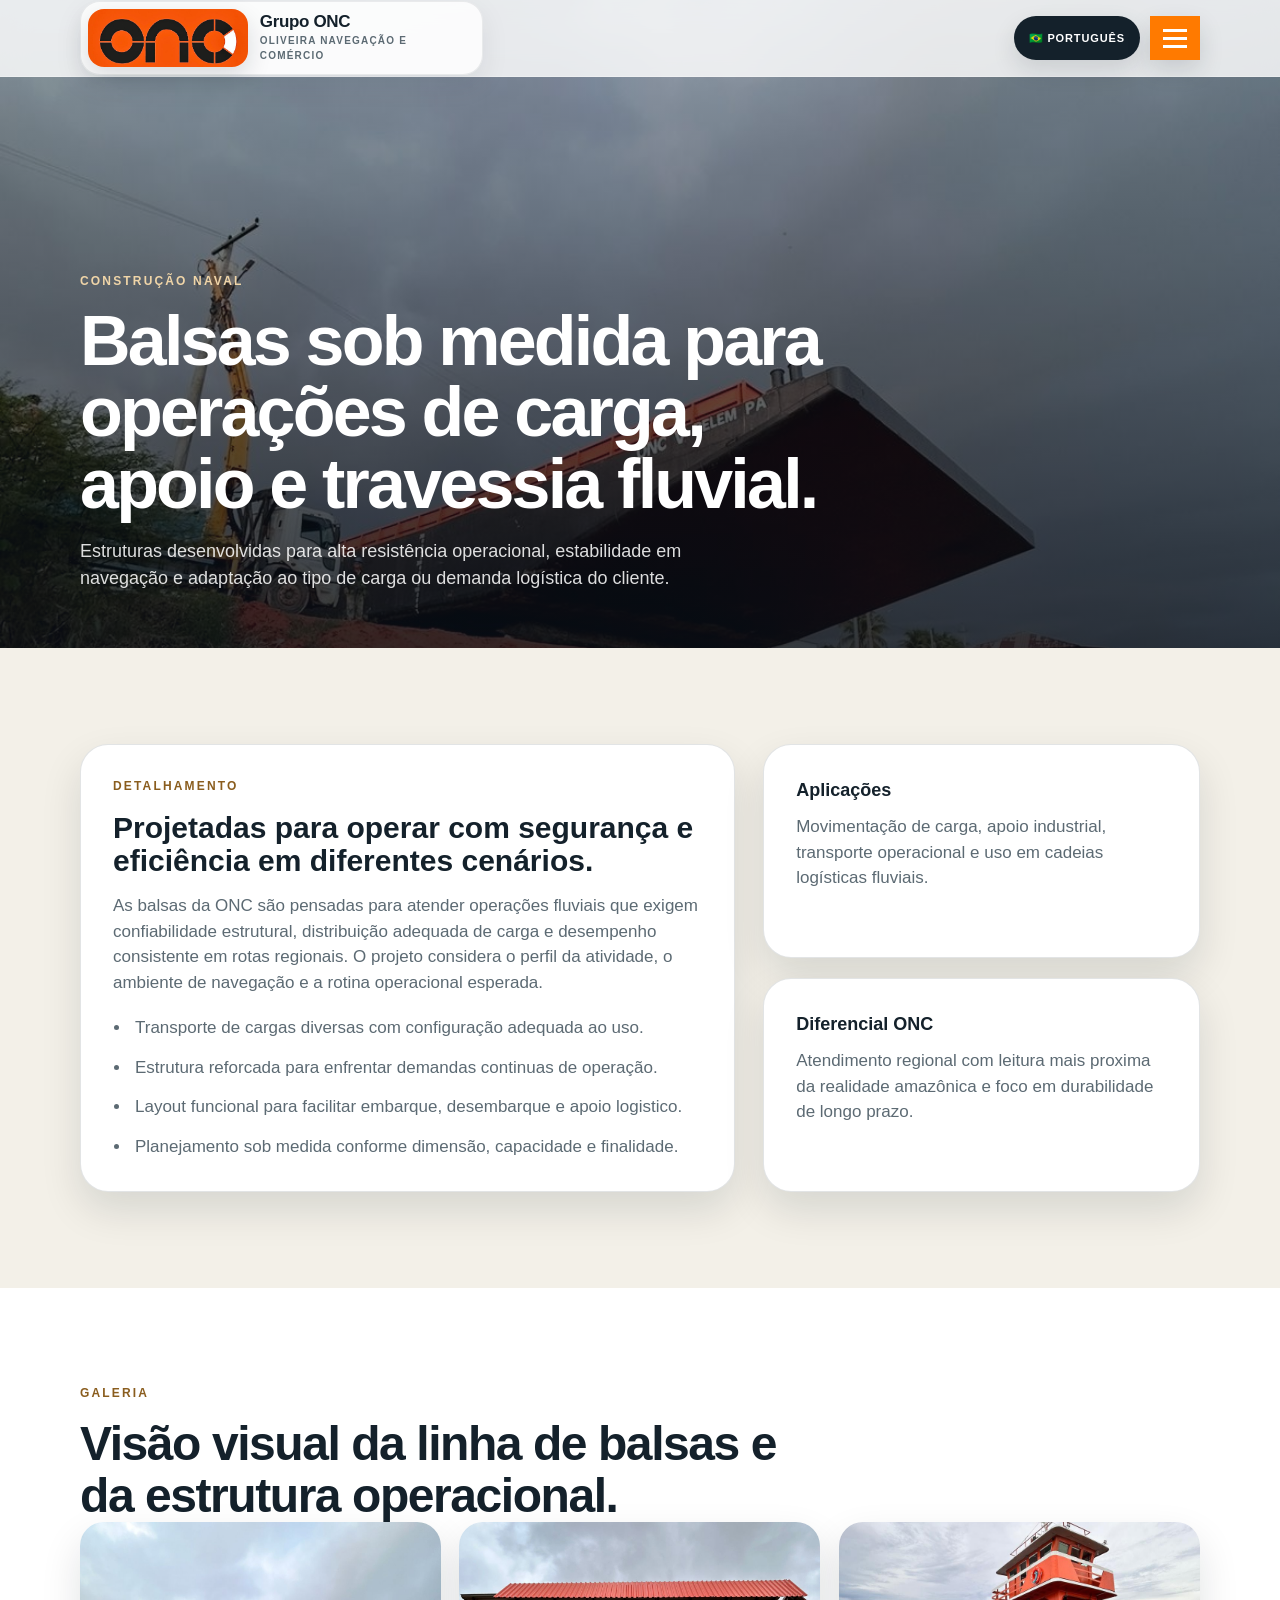
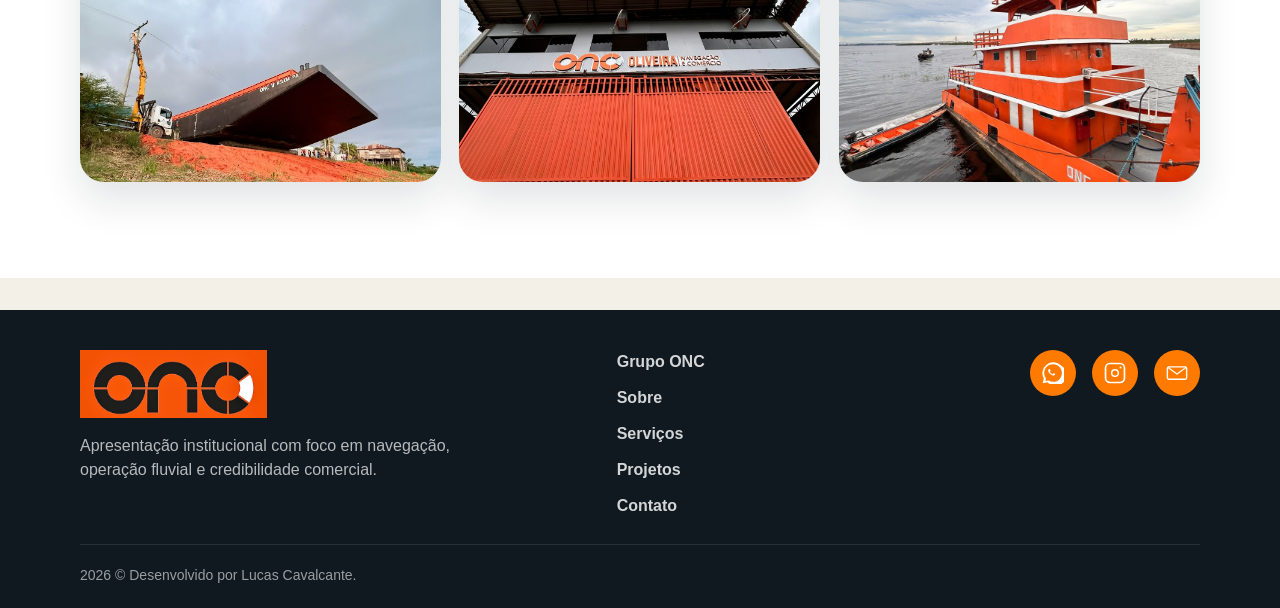
==== commit 50152264: "Ajusta home e cabecalhos do site" ====
--- a/balsas.html
+++ b/balsas.html
@@ -8,20 +8,13 @@
 <body>
 <header class='header'>
 <div class='container nav'>
-<a href='./index.html#inicio' class='logo' aria-label='Pagina inicial do Grupo ONC'>
+<a href='./index.html' class='logo' aria-label='Pagina inicial do Grupo ONC'>
 <img src='./img/logo-onc.jpeg' alt='Logo ONC'>
 <span class='logo-copy'>
 <strong>Grupo ONC</strong>
 <small>Oliveira Navegação e Comércio</small>
 </span>
 </a>
-<nav class='menu'>
-<a href='./index.html'>Grupo ONC</a>
-<a href='./sobre.html' data-i18n='navAbout'>Sobre</a>
-<a href='./estaleiro.html#servicos' data-i18n='navServices'>Serviços</a>
-<a href='./estaleiro.html#projetos' data-i18n='navProjects'>Projetos</a>
-<a href='./estaleiro.html#contato' data-i18n='navContact'>Contato</a>
-</nav>
 <div class='header-actions'>
 <div class='language-picker'>
 <button class='language-button' type='button' aria-label='Trocar idioma' aria-expanded='false' aria-controls='language-options' data-language-toggle data-i18n-aria='languageButtonLabel'>
@@ -31,6 +24,18 @@
 <button type='button' data-language-option='pt-BR'>🇧🇷 Português</button>
 <button type='button' data-language-option='en'>🇺🇸 English</button>
 <button type='button' data-language-option='es'>🇪🇸 Español</button>
+</div>
+</div>
+<div class='quick-menu'>
+<button class='icon-menu-button' type='button' aria-label='Abrir links das frentes ONC' aria-expanded='false' aria-controls='service-links-menu' data-menu-toggle>
+<span></span>
+<span></span>
+<span></span>
+</button>
+<div class='quick-menu-panel' id='service-links-menu'>
+<a href='./estaleiro.html'>Estaleiro</a>
+<a href='./navegacao-logistica.html'>Navegação e Logística</a>
+<a href='./mineracao-material-construcao.html'>Mineração e Material de Construção</a>
 </div>
 </div>
 </div>
--- a/css/style.css
+++ b/css/style.css
@@ -108,7 +108,9 @@
 .header-actions{
   display:flex;
   align-items:center;
+  justify-content:flex-end;
   gap:10px;
+  margin-left:auto;
 }
 
 .quick-menu{
@@ -559,8 +561,137 @@
   color:rgba(255,255,255,.84);
 }
 
+@media (max-width:1600px), (max-height:780px){
+  .container{
+    width:min(1120px,calc(100% - 40px));
+  }
+
+  .nav{
+    min-height:76px;
+  }
+
+  .logo{
+    gap:12px;
+    padding:7px 12px 7px 7px;
+    border-radius:20px;
+  }
+
+  .logo img{
+    height:58px;
+    border-radius:16px;
+  }
+
+  .logo-copy strong{
+    font-size:17px;
+  }
+
+  .logo-copy small{
+    max-width:210px;
+    font-size:10px;
+    letter-spacing:.12em;
+  }
+
+  .menu{
+    gap:22px;
+  }
+
+  .menu a{
+    font-size:13px;
+  }
+
+  .icon-menu-button{
+    width:50px;
+    height:44px;
+  }
+
+  .language-button{
+    min-height:44px;
+    padding:0 15px;
+    font-size:11px;
+  }
+
+  .group-hero-content{
+    grid-template-columns:minmax(0,1.08fr) minmax(280px,.64fr);
+    gap:28px;
+    align-items:end;
+    padding-top:118px;
+    padding-bottom:54px;
+  }
+
+  .group-hero-copy h1{
+    max-width:710px;
+    font-size:clamp(38px,4.6vw,64px);
+    line-height:1.04;
+  }
+
+  .group-hero-copy p{
+    max-width:590px;
+    margin-top:18px;
+    font-size:17px;
+  }
+
+  .group-hero-panel{
+    max-width:390px;
+    padding:24px;
+    border-radius:22px;
+  }
+
+  .group-hero-panel strong{
+    font-size:22px;
+  }
+
+  .hero-stats{
+    gap:12px;
+    margin-top:18px;
+  }
+
+  .hero-stats div{
+    padding-top:12px;
+  }
+
+  .hero-stats strong{
+    font-size:17px;
+  }
+
+  .btn{
+    min-height:48px;
+    padding:0 20px;
+    font-size:12px;
+  }
+}
+
+@media (max-height:700px) and (min-width:981px){
+  .group-hero-content{
+    padding-top:104px;
+    padding-bottom:40px;
+  }
+
+  .group-hero-copy h1{
+    max-width:660px;
+    font-size:clamp(34px,4.2vw,56px);
+  }
+
+  .group-hero-copy p{
+    max-width:560px;
+    font-size:16px;
+  }
+
+  .hero-actions{
+    margin-top:24px;
+  }
+
+  .group-hero-panel{
+    max-width:360px;
+    padding:22px;
+  }
+}
+
 .fronts-section{
   background:var(--surface);
+}
+
+.home-fronts{
+  padding-top:156px;
 }
 
 .fronts-section .container{
@@ -722,102 +853,6 @@
 
 .front-card:hover strong::after{
   width:42px;
-}
-
-.group-structure{
-  position:relative;
-  background:
-    linear-gradient(135deg,#101920 0%,#172635 52%,#0d151d 100%);
-  color:#fff;
-  overflow:hidden;
-}
-
-.group-structure-grid{
-  position:relative;
-  z-index:1;
-  display:grid;
-  grid-template-columns:minmax(320px,.78fr) minmax(0,1fr);
-  gap:48px;
-  align-items:center;
-}
-
-.group-structure h2{
-  font-size:clamp(30px,4vw,48px);
-  line-height:1.08;
-  letter-spacing:-.03em;
-}
-
-.group-structure p{
-  margin-top:18px;
-  color:rgba(255,255,255,.76);
-  font-size:17px;
-}
-
-.group-brand-mark{
-  width:min(320px,100%);
-  margin-top:34px;
-  padding:18px;
-  border-radius:26px;
-  background:rgba(255,255,255,.94);
-  border:1px solid rgba(255,255,255,.22);
-  box-shadow:0 22px 46px rgba(5,12,20,.24);
-}
-
-.group-brand-mark img{
-  width:100%;
-  height:auto;
-  border-radius:18px;
-  object-fit:contain;
-}
-
-.group-pillars{
-  display:grid;
-  gap:18px;
-}
-
-.group-pillars article{
-  padding:24px;
-  border-radius:22px;
-  background:rgba(255,255,255,.12);
-  border:1px solid rgba(255,255,255,.18);
-  box-shadow:0 16px 32px rgba(10,22,34,.18);
-  backdrop-filter:blur(10px);
-}
-
-.group-pillars strong{
-  display:block;
-  font-size:20px;
-}
-
-.group-pillars p{
-  margin-top:8px;
-}
-
-.contact-routes{
-  display:grid;
-  gap:12px;
-  margin-top:24px;
-  flex:1;
-  align-content:stretch;
-}
-
-.contact-routes a{
-  min-height:72px;
-  padding:18px 20px;
-  border-radius:14px;
-  background:var(--surface-soft);
-  color:var(--ink);
-  display:flex;
-  align-items:center;
-  justify-content:center;
-  text-align:center;
-  font-weight:800;
-  transition:background .2s ease,transform .2s ease;
-}
-
-.contact-routes a:hover{
-  background:#e5ddcf;
-  transform:translateX(4px);
 }
 
 .intro-strip{
@@ -1178,9 +1213,13 @@
 
 .footer-layout{
   display:grid;
-  grid-template-columns:1.1fr .7fr .5fr;
+  grid-template-columns:1fr auto;
   gap:24px;
   align-items:start;
+}
+
+.footer-layout:has(.footer-links){
+  grid-template-columns:1.1fr .7fr .5fr;
 }
 
 .footer-brand img{
@@ -1207,6 +1246,7 @@
 
 .footer-social{
   display:flex;
+  justify-content:flex-end;
   gap:16px;
 }
 
@@ -1385,8 +1425,7 @@
   .about-grid,
   .contact-grid,
   .footer-layout,
-  .inner-layout,
-  .group-structure-grid{
+  .inner-layout{
     grid-template-columns:1fr;
   }
 
@@ -1441,16 +1480,19 @@
   }
 
   .nav{
-    flex-direction:column;
-    justify-content:center;
-    gap:14px;
+    flex-direction:row;
+    justify-content:space-between;
+    align-items:center;
+    gap:14px 12px;
+    flex-wrap:wrap;
     padding:14px 0 18px;
   }
 
   .logo img{height:58px}
   .logo{
-    width:100%;
-    justify-content:center;
+    width:auto;
+    flex:1 1 220px;
+    justify-content:flex-start;
     padding:8px 10px 8px 8px;
   }
   .logo-copy strong{font-size:16px}
@@ -1462,8 +1504,8 @@
 
   .logo-copy{
     display:flex;
-    text-align:center;
-    align-items:center;
+    text-align:left;
+    align-items:flex-start;
   }
 
   .menu{
@@ -1471,10 +1513,10 @@
   }
 
   .header-actions{
-    width:100%;
-    justify-content:center;
+    width:auto;
+    justify-content:flex-end;
     flex-wrap:wrap;
-    margin-left:0;
+    margin-left:auto;
   }
 
   .icon-menu-button{
@@ -1522,11 +1564,6 @@
   .hero,
   .group-hero{
     min-height:auto;
-  }
-
-  .group-brand-mark{
-    width:min(260px,100%);
-    margin-top:26px;
   }
 
   .inner-hero{
@@ -1552,6 +1589,10 @@
     padding:72px 0;
   }
 
+  .home-fronts{
+    padding-top:72px;
+  }
+
   .about-image img{
     min-height:360px;
   }
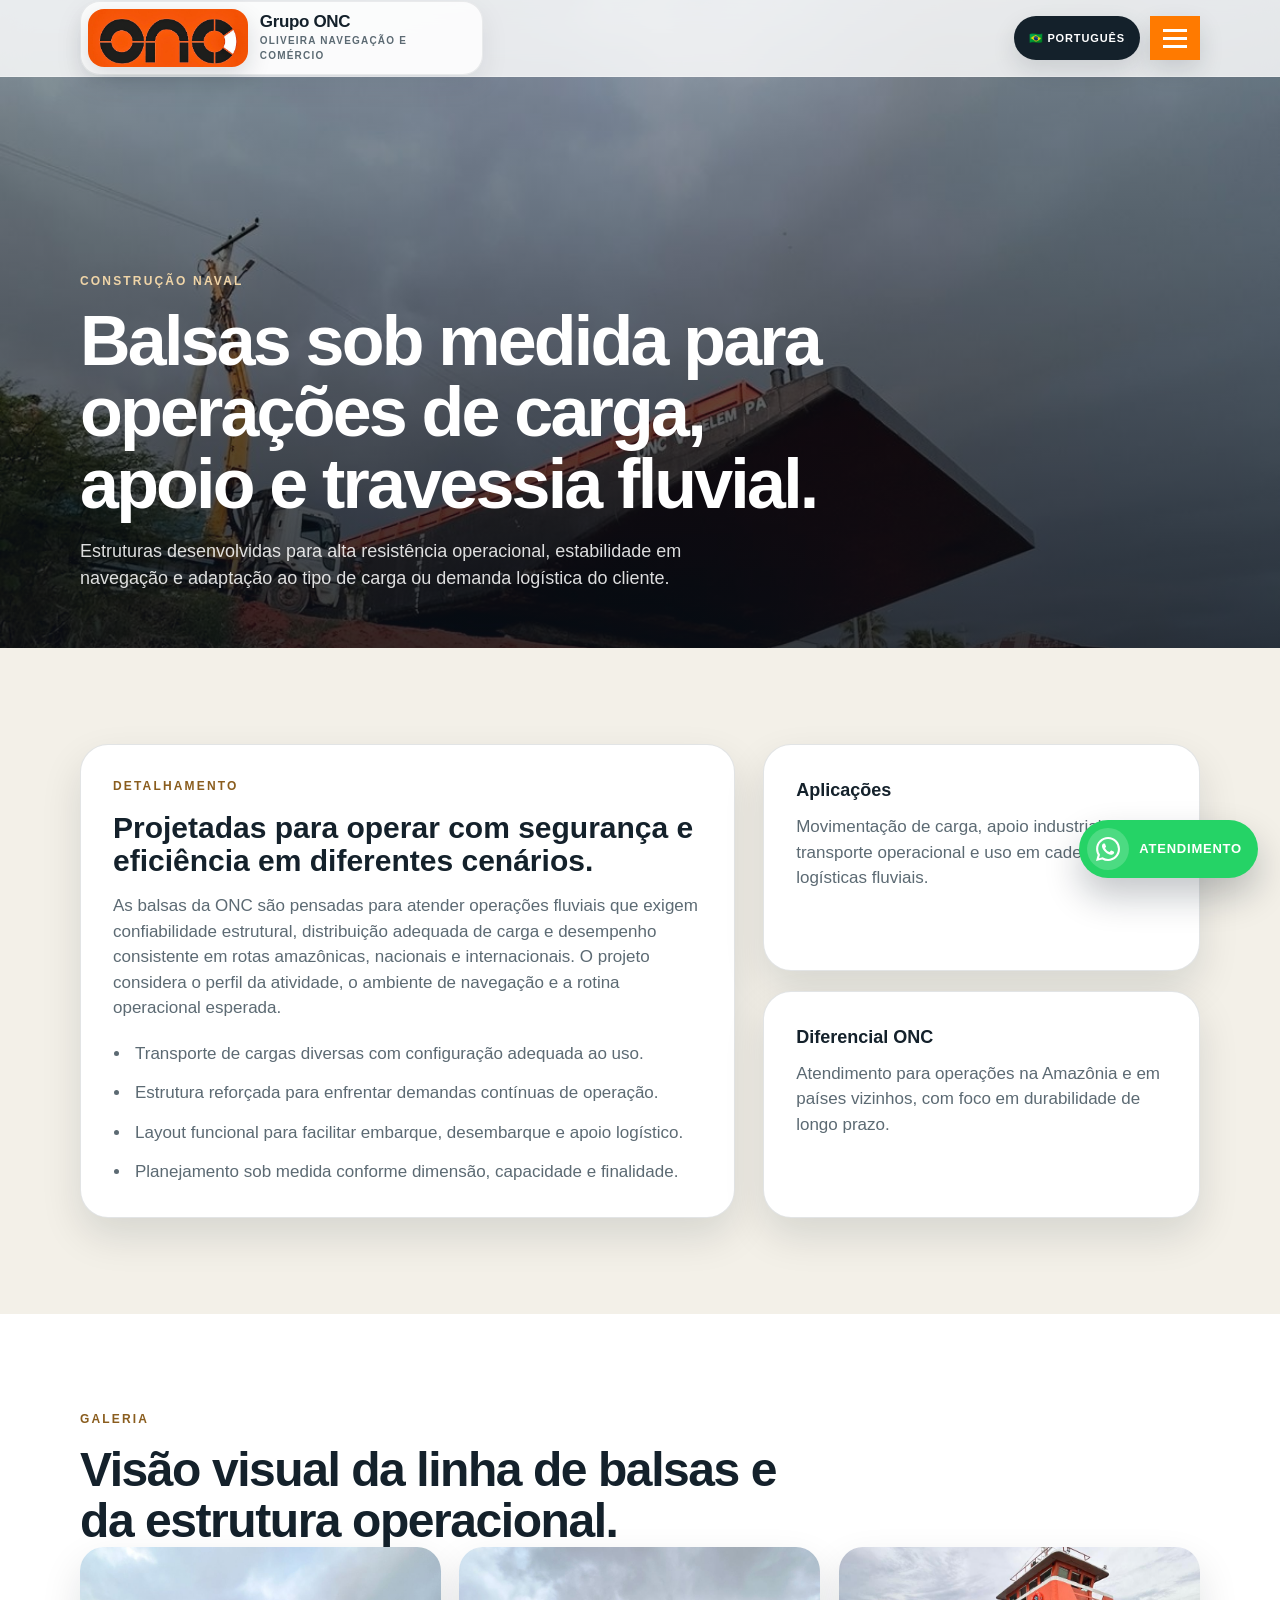
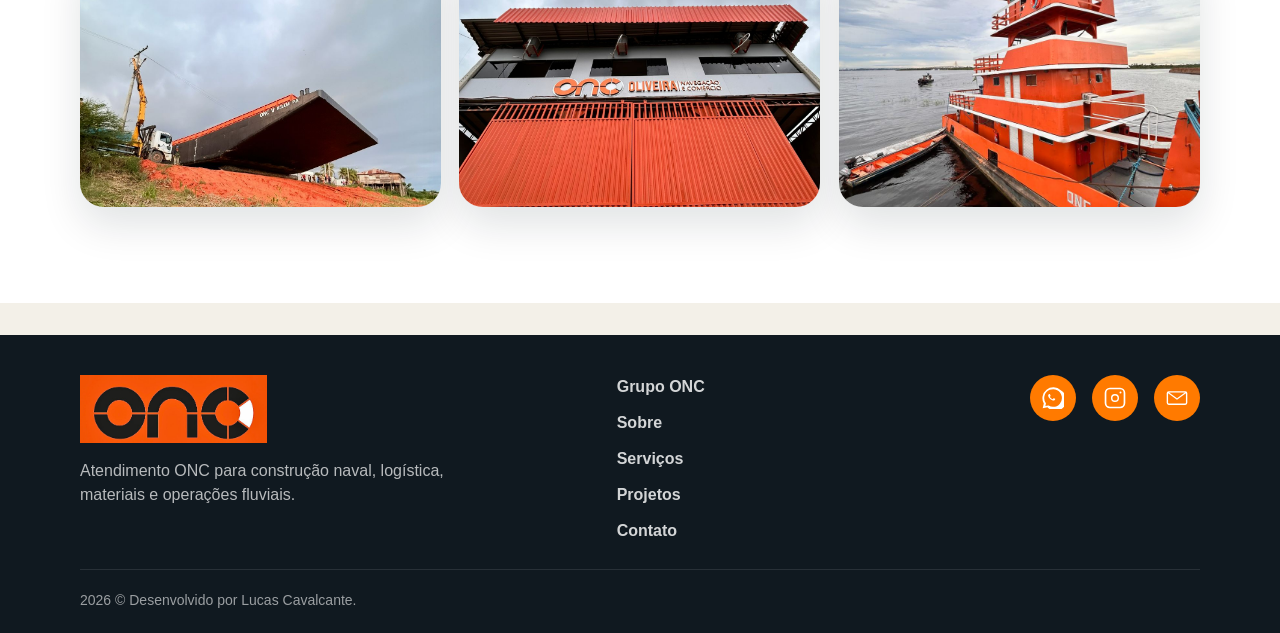
==== commit 7ad46077: "Moderniza estrutura e paginas do site ONC" ====
--- a/balsas.html
+++ b/balsas.html
@@ -8,7 +8,7 @@
 <body>
 <header class='header'>
 <div class='container nav'>
-<a href='./index.html' class='logo' aria-label='Pagina inicial do Grupo ONC'>
+<a href='./index.html' class='logo' aria-label='Página inicial do Grupo ONC'>
 <img src='./img/logo-onc.jpeg' alt='Logo ONC'>
 <span class='logo-copy'>
 <strong>Grupo ONC</strong>
@@ -56,12 +56,12 @@
 <article class='detail-card'>
 <span class='eyebrow dark'>Detalhamento</span>
 <h2>Projetadas para operar com segurança e eficiência em diferentes cenários.</h2>
-<p>As balsas da ONC são pensadas para atender operações fluviais que exigem confiabilidade estrutural, distribuição adequada de carga e desempenho consistente em rotas regionais. 
+<p>As balsas da ONC são pensadas para atender operações fluviais que exigem confiabilidade estrutural, distribuição adequada de carga e desempenho consistente em rotas amazônicas, nacionais e internacionais.
     O projeto considera o perfil da atividade, o ambiente de navegação e a rotina operacional esperada.</p>
 <ul class='detail-list'>
 <li>Transporte de cargas diversas com configuração adequada ao uso.</li>
-<li>Estrutura reforcada para enfrentar demandas continuas de operação.</li>
-<li>Layout funcional para facilitar embarque, desembarque e apoio logistico.</li>
+<li>Estrutura reforçada para enfrentar demandas contínuas de operação.</li>
+<li>Layout funcional para facilitar embarque, desembarque e apoio logístico.</li>
 <li>Planejamento sob medida conforme dimensão, capacidade e finalidade.</li>
 </ul>
 </article>
@@ -72,7 +72,7 @@
 </aside>
 <aside class='side-card'>
 <strong>Diferencial ONC</strong>
-<p>Atendimento regional com leitura mais proxima da realidade amazônica e foco em durabilidade de longo prazo.</p>
+<p>Atendimento para operações na Amazônia e em países vizinhos, com foco em durabilidade de longo prazo.</p>
 </aside>
 </div>
 </div>
@@ -87,17 +87,26 @@
 <div class='gallery-strip'>
 <img class='photo-reveal' src='./img/projeto-01.jpg' alt='Balsa em destaque'>
 <img class='photo-reveal' src='./img/fachada.jpg' alt='Estrutura da ONC Estaleiro'>
-<img class='photo-reveal' src='./img/hero-embarcacao.jpeg' alt='Embarcacao operando na regiao'>
+<img class='photo-reveal' src='./img/hero-embarcacao.jpeg' alt='Embarcação operando em rota fluvial'>
 </div>
 </div>
 </section>
 </main>
 
-<footer class='site-footer'>
+<a href='https://wa.me/559294124651?text=Olá,%20gostaria%20de%20falar%20com%20a%20ONC.' class='floating-whatsapp' target='_blank' rel='noopener' aria-label='Falar com a ONC pelo WhatsApp'>
+<span class='floating-whatsapp-icon' aria-hidden='true'>
+<svg viewBox='0 0 24 24' focusable='false'>
+<path d='M20.52 3.48A11.84 11.84 0 0 0 12.08 0C5.46 0 .08 5.38.08 12c0 2.11.55 4.18 1.6 6L0 24l6.16-1.61A11.95 11.95 0 0 0 12.08 24C18.7 24 24 18.62 24 12c0-3.2-1.24-6.21-3.48-8.52ZM12.08 21.9a9.88 9.88 0 0 1-5.04-1.38l-.36-.21-3.65.96.97-3.56-.23-.37A9.84 9.84 0 0 1 2.18 12c0-5.46 4.44-9.9 9.9-9.9 2.64 0 5.13 1.03 7 2.9A9.82 9.82 0 0 1 21.9 12c0 5.46-4.36 9.9-9.82 9.9Zm5.42-7.4c-.3-.15-1.76-.87-2.03-.97-.27-.1-.47-.15-.67.15-.2.3-.77.97-.94 1.17-.17.2-.35.22-.65.07-.3-.15-1.27-.47-2.42-1.49-.9-.8-1.5-1.78-1.67-2.08-.17-.3-.02-.46.13-.61.13-.13.3-.35.45-.52.15-.17.2-.3.3-.5.1-.2.05-.37-.02-.52-.08-.15-.67-1.62-.92-2.22-.24-.58-.49-.5-.67-.51h-.57c-.2 0-.52.07-.79.37-.27.3-1.04 1.02-1.04 2.49s1.07 2.89 1.22 3.09c.15.2 2.11 3.22 5.1 4.51.71.31 1.27.49 1.7.63.71.23 1.36.2 1.88.12.57-.09 1.76-.72 2.01-1.41.25-.7.25-1.3.17-1.42-.07-.13-.27-.2-.57-.35Z'/>
+</svg>
+</span>
+<span>Atendimento</span>
+</a>
+
+<footer id='contato' class='site-footer'>
 <div class='container footer-layout'>
 <div class='footer-brand'>
 <img src='./img/logo-onc.jpeg' alt='Logo ONC Estaleiro'>
-<p>Apresentação institucional com foco em navegação, operação fluvial e credibilidade comercial.</p>
+<p>Atendimento ONC para construção naval, logística, materiais e operações fluviais.</p>
 </div>
 <div class='footer-links'>
 <a href='./index.html'>Grupo ONC</a>
@@ -107,7 +116,7 @@
 <a href='./estaleiro.html#contato'>Contato</a>
 </div>
 <div class='footer-social'>
-<a href='https://wa.me/5511965644859' class='social-link' target='_blank' rel='noopener noreferrer' aria-label='Falar no WhatsApp'>
+<a href='https://wa.me/559294124651' class='social-link' target='_blank' rel='noopener noreferrer' aria-label='Falar no WhatsApp'>
 <svg viewBox='0 0 32 32' aria-hidden='true'>
 <path d='M19.11 17.27c-.27-.14-1.59-.78-1.83-.87s-.42-.14-.59.14-.68.87-.83 1.05-.31.2-.58.07a7.33 7.33 0 0 1-2.17-1.34 8.12 8.12 0 0 1-1.5-1.86c-.16-.27 0-.42.12-.56.12-.12.27-.31.41-.47a1.8 1.8 0 0 0 .27-.45.5.5 0 0 0 0-.47c-.07-.14-.59-1.42-.81-1.95s-.43-.44-.59-.45h-.5a.93.93 0 0 0-.67.31 2.84 2.84 0 0 0-.89 2.11 4.94 4.94 0 0 0 1 2.62 11.2 11.2 0 0 0 4.29 3.79 14.59 14.59 0 0 0 1.44.53 3.46 3.46 0 0 0 1.58.1 2.58 2.58 0 0 0 1.7-1.2 2.09 2.09 0 0 0 .15-1.2c-.06-.1-.24-.17-.51-.31Z'/>
 <path d='M27.27 4.69A15.89 15.89 0 0 0 2.65 24.17L1 31l7-1.58A15.89 15.89 0 1 0 27.27 4.69ZM16 28.84a12.75 12.75 0 0 1-6.49-1.77l-.46-.27-4.14.94.89-4-.3-.48A12.84 12.84 0 1 1 16 28.84Z'/>
--- a/css/style.css
+++ b/css/style.css
@@ -158,7 +158,7 @@
   top:calc(100% + 12px);
   right:0;
   z-index:120;
-  min-width:190px;
+  min-width:250px;
   padding:10px;
   border-radius:16px;
   background:#fff;
@@ -1077,6 +1077,14 @@
   line-height:1.1;
 }
 
+.project-small .project-caption{
+  padding:20px;
+}
+
+.project-small .project-caption h3{
+  font-size:20px;
+}
+
 .numbers-section{
   padding-top:0;
   margin-top:-36px;
@@ -1284,6 +1292,48 @@
   font-size:14px;
 }
 
+.floating-whatsapp{
+  position:fixed;
+  right:22px;
+  bottom:22px;
+  z-index:80;
+  min-height:54px;
+  display:inline-flex;
+  align-items:center;
+  gap:10px;
+  padding:8px 16px 8px 8px;
+  border-radius:999px;
+  background:#25d366;
+  color:#fff;
+  font-size:13px;
+  font-weight:900;
+  letter-spacing:.06em;
+  text-transform:uppercase;
+  box-shadow:0 18px 36px rgba(10,22,34,.24);
+  transition:transform .2s ease,box-shadow .2s ease,background .2s ease;
+}
+
+.floating-whatsapp:hover{
+  transform:translateY(-3px);
+  background:#1ebc59;
+  box-shadow:0 24px 42px rgba(10,22,34,.28);
+}
+
+.floating-whatsapp-icon{
+  width:42px;
+  height:42px;
+  display:grid;
+  place-items:center;
+  border-radius:999px;
+  background:rgba(255,255,255,.18);
+}
+
+.floating-whatsapp-icon svg{
+  width:24px;
+  height:24px;
+  fill:currentColor;
+}
+
 .inner-hero{
   position:relative;
   min-height:72vh;
@@ -1370,6 +1420,224 @@
   display:block;
   margin-bottom:10px;
   font-size:18px;
+}
+
+.materials-intro-section{
+  background:
+    linear-gradient(180deg,var(--bg) 0%,#fff 100%);
+}
+
+.logistics-flow-section,
+.logistics-intro-section{
+  background:
+    linear-gradient(180deg,var(--bg) 0%,#fff 100%);
+}
+
+.materials-supply-section{
+  background:#fff;
+}
+
+.logistics-capabilities-section{
+  background:#fff;
+}
+
+.materials-grid{
+  display:grid;
+  grid-template-columns:repeat(4,minmax(0,1fr));
+  gap:18px;
+  margin-top:34px;
+}
+
+.material-tile{
+  position:relative;
+  min-height:255px;
+  padding:24px;
+  border:1px solid rgba(20,33,43,.1);
+  border-radius:24px;
+  background:
+    linear-gradient(180deg,#fff 0%,#f4efe5 100%);
+  box-shadow:0 16px 34px rgba(10,22,34,.08);
+  overflow:hidden;
+}
+
+.material-tile::before{
+  content:"";
+  position:absolute;
+  right:-42px;
+  bottom:-48px;
+  width:150px;
+  height:150px;
+  border-radius:50%;
+  background:rgba(255,122,0,.12);
+}
+
+.material-tile span{
+  width:42px;
+  height:42px;
+  display:grid;
+  place-items:center;
+  margin-bottom:22px;
+  border-radius:14px;
+  background:#ff7a00;
+  color:#fff;
+  font-size:12px;
+  font-weight:900;
+  box-shadow:0 10px 22px rgba(255,122,0,.22);
+}
+
+.material-tile strong{
+  position:relative;
+  display:block;
+  max-width:210px;
+  font-size:22px;
+  line-height:1.08;
+}
+
+.material-tile p{
+  position:relative;
+  margin-top:14px;
+  color:var(--muted);
+  font-size:15px;
+}
+
+.materials-operation-section{
+  background:
+    linear-gradient(180deg,var(--surface) 0%,var(--bg) 100%);
+}
+
+.logistics-feature-section{
+  background:
+    linear-gradient(180deg,#fff 0%,var(--bg) 100%);
+}
+
+.materials-operation,
+.logistics-feature{
+  position:relative;
+  min-height:560px;
+  display:flex;
+  align-items:flex-end;
+  overflow:hidden;
+  border-radius:28px;
+  color:#fff;
+  background:#101920;
+  box-shadow:0 30px 64px rgba(10,22,34,.22);
+  isolation:isolate;
+}
+
+.materials-operation::before,
+.logistics-feature::before{
+  content:"";
+  position:absolute;
+  inset:0;
+  z-index:-1;
+  background:
+    linear-gradient(90deg,rgba(8,14,22,.88) 0%,rgba(8,14,22,.68) 42%,rgba(8,14,22,.16) 100%),
+    linear-gradient(180deg,rgba(8,14,22,.08) 0%,rgba(8,14,22,.78) 100%);
+}
+
+.operation-photo{
+  position:absolute;
+  inset:0;
+  z-index:-2;
+  width:100%;
+  height:100%;
+  object-fit:cover;
+}
+
+.operation-copy{
+  max-width:650px;
+  padding:48px;
+}
+
+.operation-copy h2{
+  font-size:clamp(32px,4.4vw,58px);
+  line-height:1.04;
+  letter-spacing:-.03em;
+}
+
+.operation-copy p{
+  max-width:590px;
+  margin-top:18px;
+  color:rgba(255,255,255,.84);
+  font-size:18px;
+}
+
+.operation-list{
+  display:grid;
+  grid-template-columns:repeat(3,minmax(0,1fr));
+  gap:12px;
+  margin-top:28px;
+  list-style:none;
+}
+
+.operation-list li{
+  min-height:112px;
+  padding:18px;
+  border:1px solid rgba(255,255,255,.18);
+  border-radius:18px;
+  background:rgba(255,255,255,.12);
+  color:rgba(255,255,255,.88);
+  font-size:14px;
+  font-weight:700;
+  backdrop-filter:blur(12px);
+}
+
+.caption-gallery figure{
+  position:relative;
+  overflow:hidden;
+  border-radius:24px;
+  box-shadow:var(--shadow);
+}
+
+.caption-gallery img{
+  border-radius:0;
+  box-shadow:none;
+}
+
+.caption-gallery figcaption{
+  position:absolute;
+  left:18px;
+  right:18px;
+  bottom:16px;
+  padding:12px 14px;
+  border-radius:14px;
+  background:rgba(8,14,22,.72);
+  color:#fff;
+  font-size:13px;
+  font-weight:800;
+  letter-spacing:.08em;
+  text-transform:uppercase;
+  backdrop-filter:blur(10px);
+}
+
+@media (max-width:980px){
+  .materials-grid{
+    grid-template-columns:repeat(2,minmax(0,1fr));
+  }
+
+  .materials-operation,
+  .logistics-feature{
+    min-height:680px;
+  }
+
+  .materials-operation::before,
+  .logistics-feature::before{
+    background:
+      linear-gradient(180deg,rgba(8,14,22,.22) 0%,rgba(8,14,22,.9) 58%,rgba(8,14,22,.96) 100%);
+  }
+
+  .operation-copy{
+    max-width:none;
+    padding:34px;
+  }
+
+  .operation-list{
+    grid-template-columns:1fr;
+  }
+
+  .operation-list li{
+    min-height:0;
+  }
 }
 
 .gallery-strip{
@@ -1430,7 +1698,7 @@
   }
 
   .fronts-grid{
-    grid-template-columns:repeat(3,minmax(0,1fr));
+    grid-template-columns:repeat(2,minmax(0,1fr));
     gap:18px;
   }
 
@@ -1483,23 +1751,29 @@
     flex-direction:row;
     justify-content:space-between;
     align-items:center;
-    gap:14px 12px;
-    flex-wrap:wrap;
-    padding:14px 0 18px;
-  }
-
-  .logo img{height:58px}
+    gap:8px;
+    flex-wrap:nowrap;
+    padding:10px 0;
+  }
+
+  .logo img{height:44px}
   .logo{
     width:auto;
-    flex:1 1 220px;
+    flex:1 1 auto;
     justify-content:flex-start;
-    padding:8px 10px 8px 8px;
-  }
-  .logo-copy strong{font-size:16px}
+    gap:10px;
+    padding:6px 10px 6px 6px;
+    border-radius:16px;
+  }
+  .logo-copy strong{
+    font-size:16px;
+    line-height:1;
+  }
   .logo-copy small{
-    max-width:none;
-    font-size:10px;
-    line-height:1.25;
+    max-width:150px;
+    font-size:9px;
+    line-height:1.18;
+    letter-spacing:.07em;
   }
 
   .logo-copy{
@@ -1515,40 +1789,79 @@
   .header-actions{
     width:auto;
     justify-content:flex-end;
-    flex-wrap:wrap;
+    flex:0 0 auto;
+    flex-wrap:nowrap;
+    gap:8px;
     margin-left:auto;
   }
 
   .icon-menu-button{
-    width:52px;
-    height:44px;
+    width:44px;
+    height:40px;
+  }
+
+  .icon-menu-button span{
+    width:21px;
+    height:3px;
   }
 
   .language-button{
-    min-height:44px;
-    min-width:156px;
-    padding:0 14px;
+    min-height:40px;
+    min-width:116px;
+    padding:0 10px;
+    font-size:10px;
+    letter-spacing:.04em;
   }
 
   .quick-menu-panel{
-    left:50%;
-    right:auto;
-    transform:translate(-50%,-8px);
+    position:fixed;
+    top:72px;
+    left:14px;
+    right:14px;
+    width:auto;
+    min-width:0;
+    padding:6px;
+    gap:5px;
+    grid-template-columns:repeat(5,minmax(0,1fr));
+    transform:translateY(-8px);
+  }
+
+  .quick-menu-panel a{
+    min-height:0;
+    padding:8px 5px;
+    border-radius:8px;
+    font-size:7px;
+    line-height:1.1;
+    letter-spacing:.01em;
+    display:flex;
+    align-items:center;
+    justify-content:center;
+    text-align:center;
   }
 
   .quick-menu.is-open .quick-menu-panel{
-    transform:translate(-50%,0);
+    transform:translateY(0);
   }
 
   .language-options{
-    left:50%;
-    right:auto;
-    min-width:190px;
-    transform:translate(-50%,-8px);
+    position:fixed;
+    top:72px;
+    left:14px;
+    right:14px;
+    min-width:0;
+    padding:7px;
+    gap:4px;
+    transform:translateY(-8px);
+  }
+
+  .language-options button{
+    padding:9px 10px;
+    border-radius:8px;
+    font-size:11px;
   }
 
   .language-picker.is-open .language-options{
-    transform:translate(-50%,0);
+    transform:translateY(0);
   }
 
   .hero-content{
@@ -1590,11 +1903,99 @@
   }
 
   .home-fronts{
-    padding-top:72px;
+    padding-top:28px;
+    padding-bottom:36px;
+  }
+
+  .home-fronts .section-head{
+    max-width:300px;
+  }
+
+  .home-fronts .section-head .eyebrow{
+    margin-bottom:8px;
+    font-size:10px;
+  }
+
+  .home-fronts .section-head h2{
+    font-size:22px;
+    line-height:1.12;
+  }
+
+  .home-fronts .fronts-grid{
+    gap:14px;
+    margin-top:22px;
+  }
+
+  .home-fronts .front-card{
+    min-height:150px;
+    padding:18px;
+    border-radius:20px;
+  }
+
+  .home-fronts .front-card>span{
+    width:34px;
+    height:34px;
+    font-size:12px;
+  }
+
+  .home-fronts .front-card small{
+    margin-bottom:5px;
+    font-size:9px;
+    line-height:1.15;
+    letter-spacing:.09em;
+  }
+
+  .home-fronts .front-card h3{
+    font-size:25px;
+    line-height:1;
+  }
+
+  .home-fronts .front-card p{
+    display:none;
+  }
+
+  .home-fronts .front-card strong{
+    margin-top:12px;
+    font-size:10px;
+  }
+
+  .materials-grid{
+    grid-template-columns:1fr;
+  }
+
+  .material-tile{
+    min-height:0;
+    padding:22px;
+  }
+
+  .operation-copy{
+    padding:28px 22px;
+  }
+
+  .operation-copy p{
+    font-size:16px;
   }
 
   .about-image img{
     min-height:360px;
+  }
+
+  .floating-whatsapp{
+    right:14px;
+    bottom:14px;
+    min-height:48px;
+    padding:6px 12px 6px 6px;
+    font-size:11px;
+  }
+
+  .floating-whatsapp-icon{
+    width:36px;
+    height:36px;
+  }
+
+  .floating-whatsapp-icon svg{
+    width:21px;
+    height:21px;
   }
 
   .projects-grid{
@@ -1633,13 +2034,28 @@
   }
 
   .logo img{
-    height:52px;
-    border-radius:14px;
+    height:40px;
+    border-radius:12px;
+  }
+
+  .logo-copy strong{
+    font-size:14px;
   }
 
   .logo-copy small{
+    max-width:128px;
+    font-size:8px;
+    letter-spacing:.06em;
+  }
+
+  .language-button{
+    min-width:104px;
+    padding:0 9px;
     font-size:9px;
-    letter-spacing:.08em;
+  }
+
+  .icon-menu-button{
+    width:42px;
   }
 
   .menu{
@@ -1653,7 +2069,16 @@
 
   .quick-menu-panel,
   .language-options{
-    width:calc(100vw - 48px);
+    width:auto;
+  }
+
+  .quick-menu-panel{
+    grid-template-columns:1fr;
+  }
+
+  .quick-menu-panel a{
+    padding:7px 10px;
+    font-size:9px;
   }
 }
 
